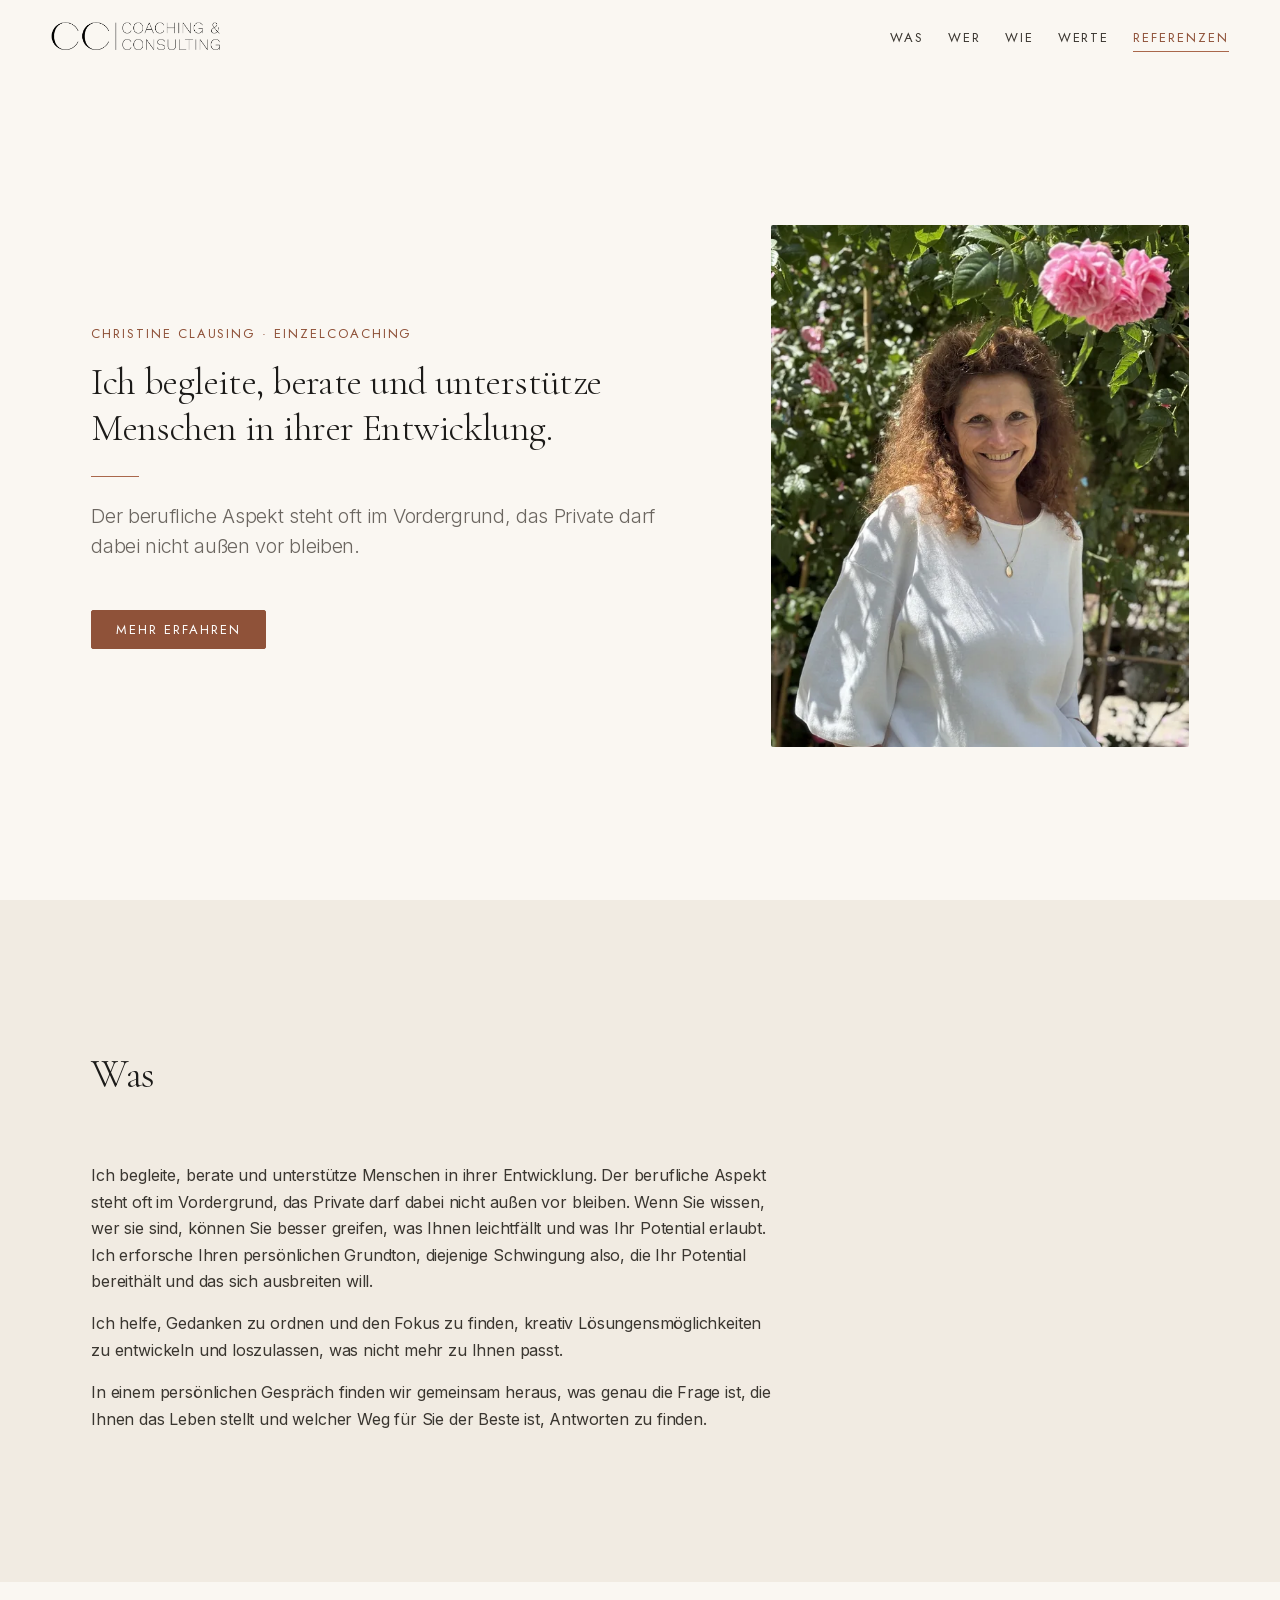
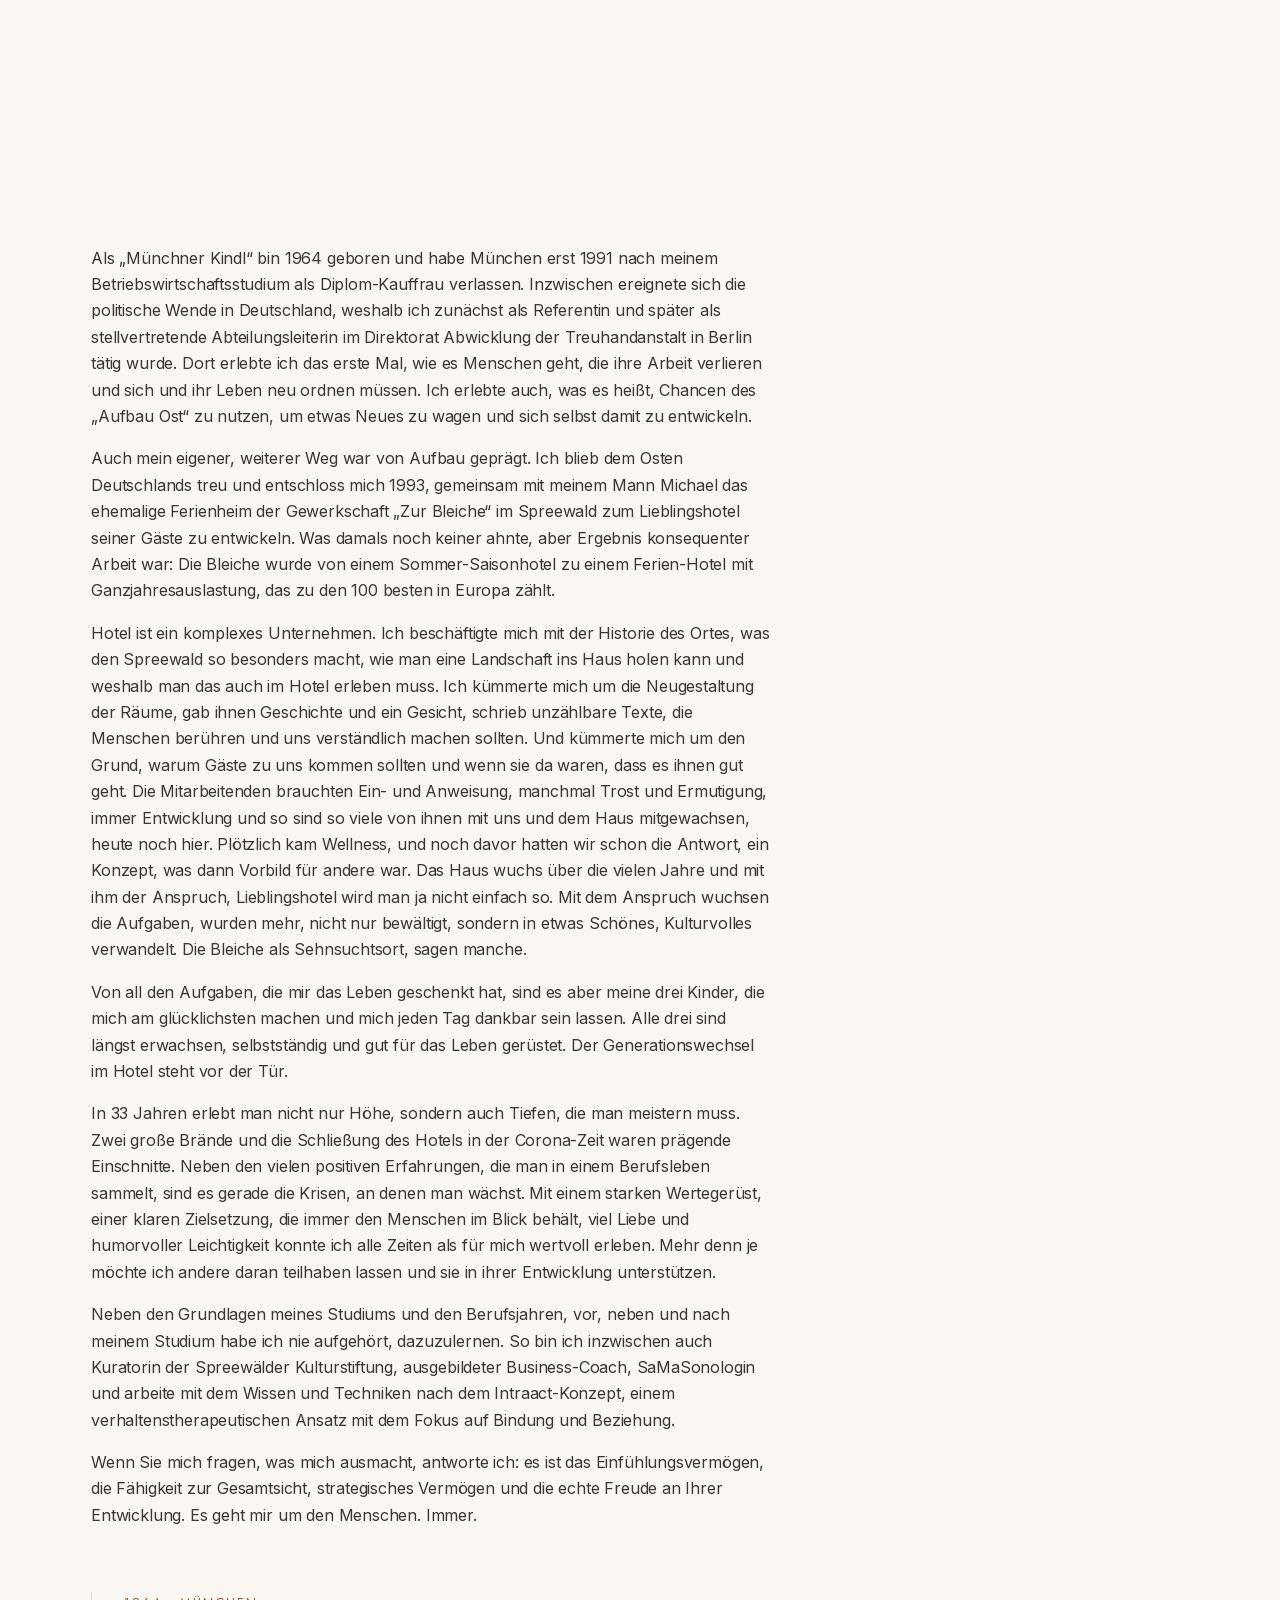
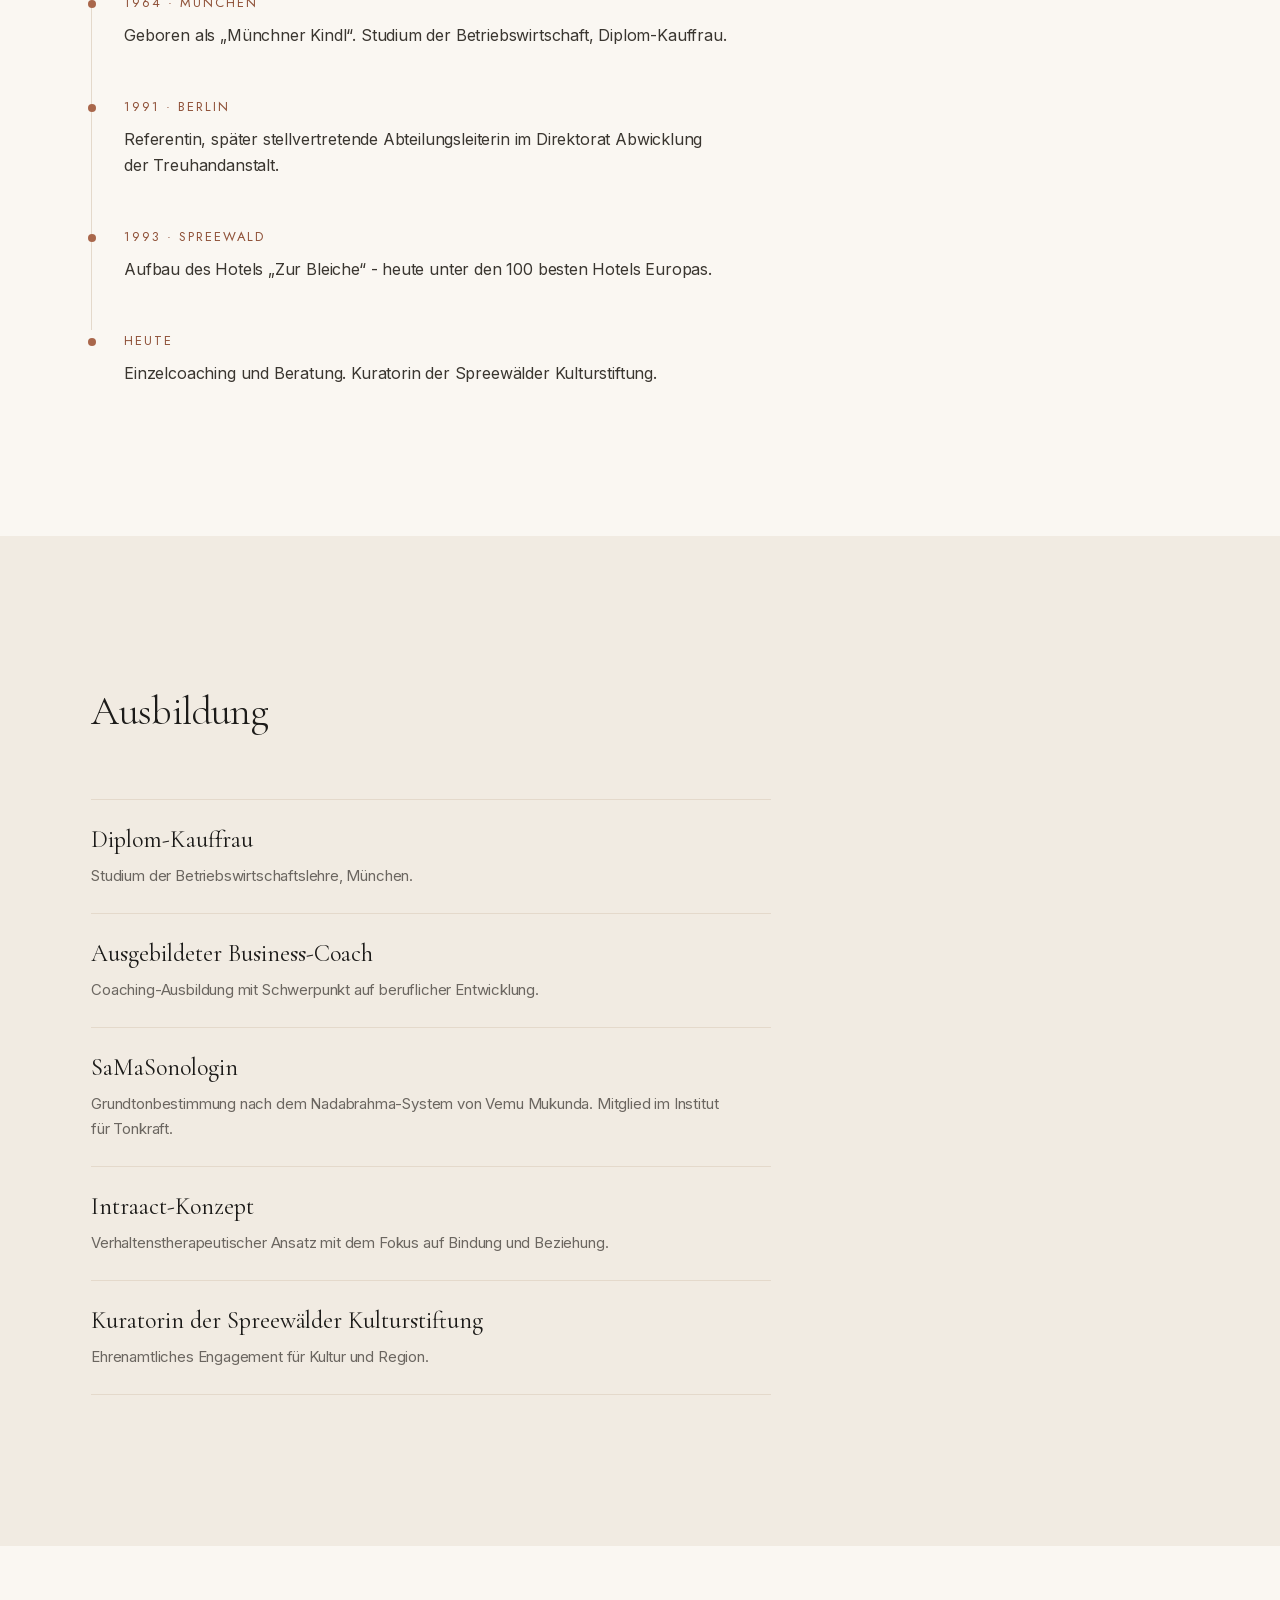
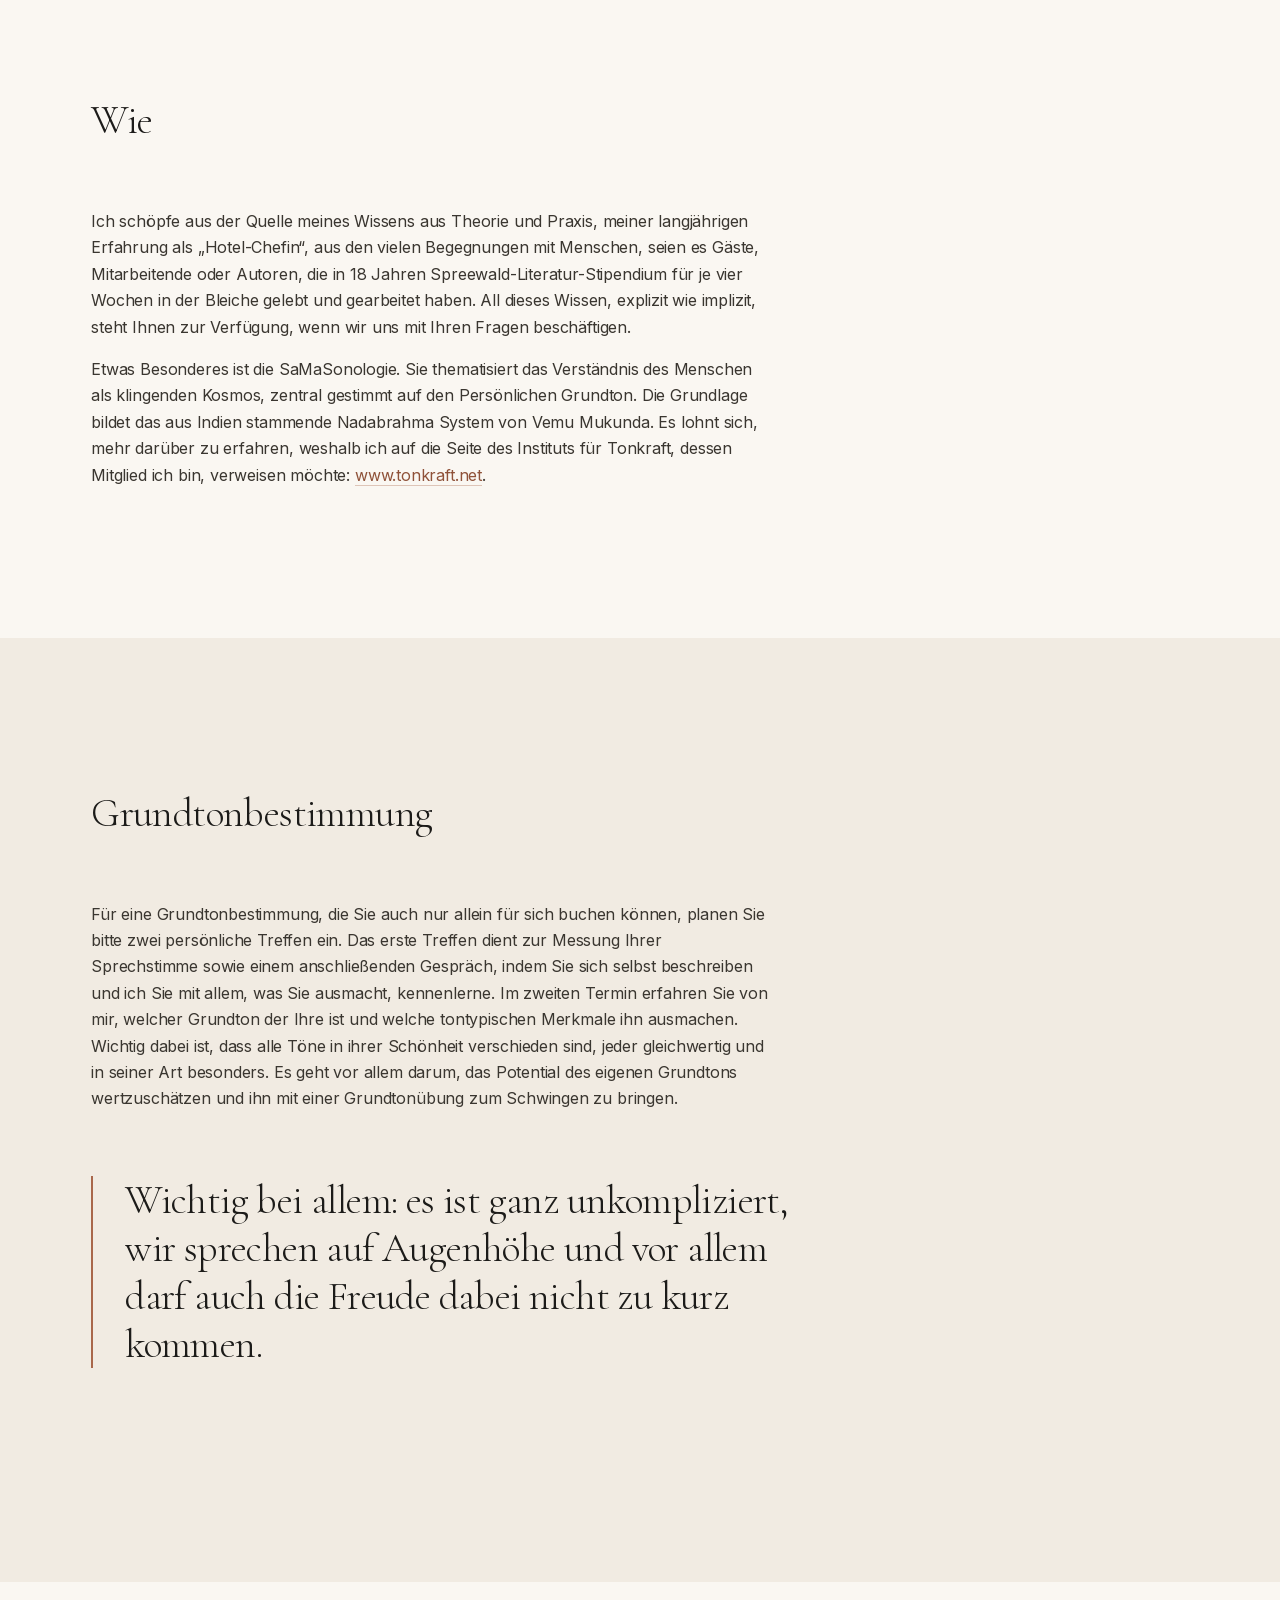
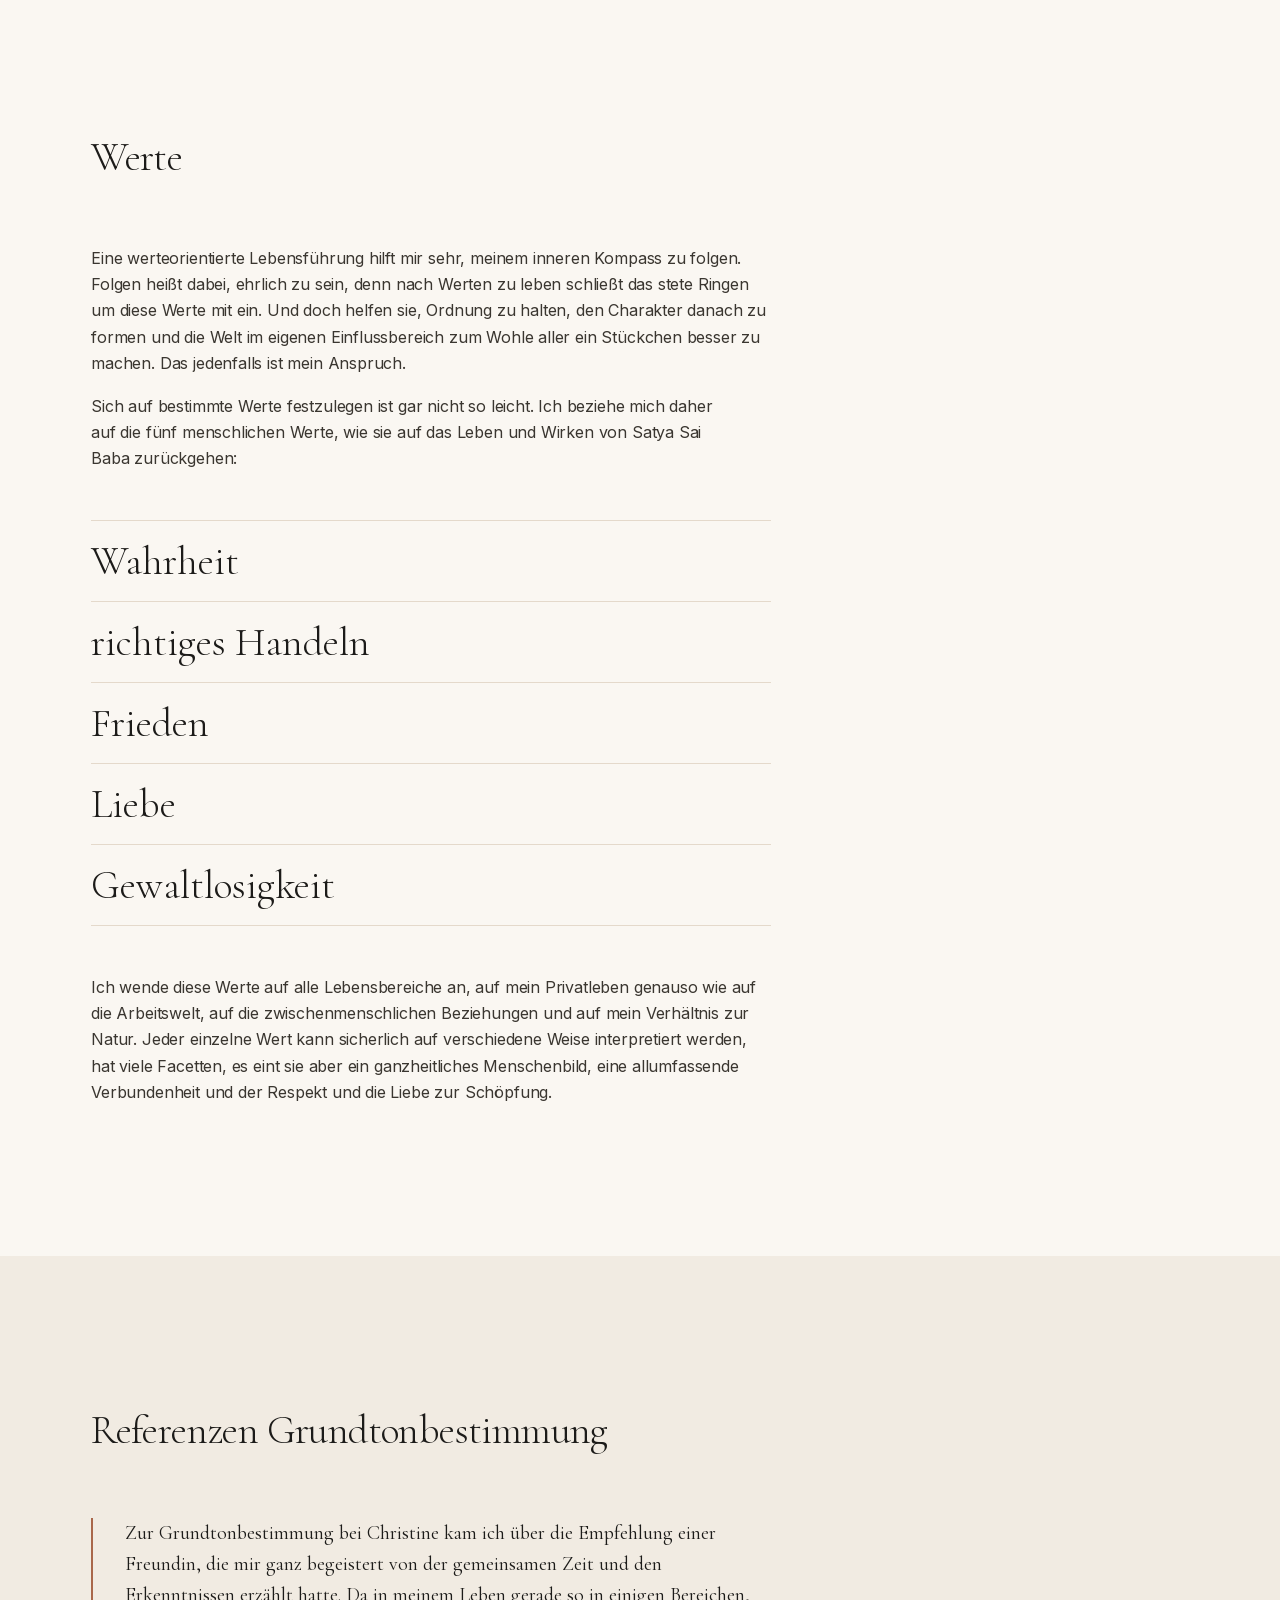
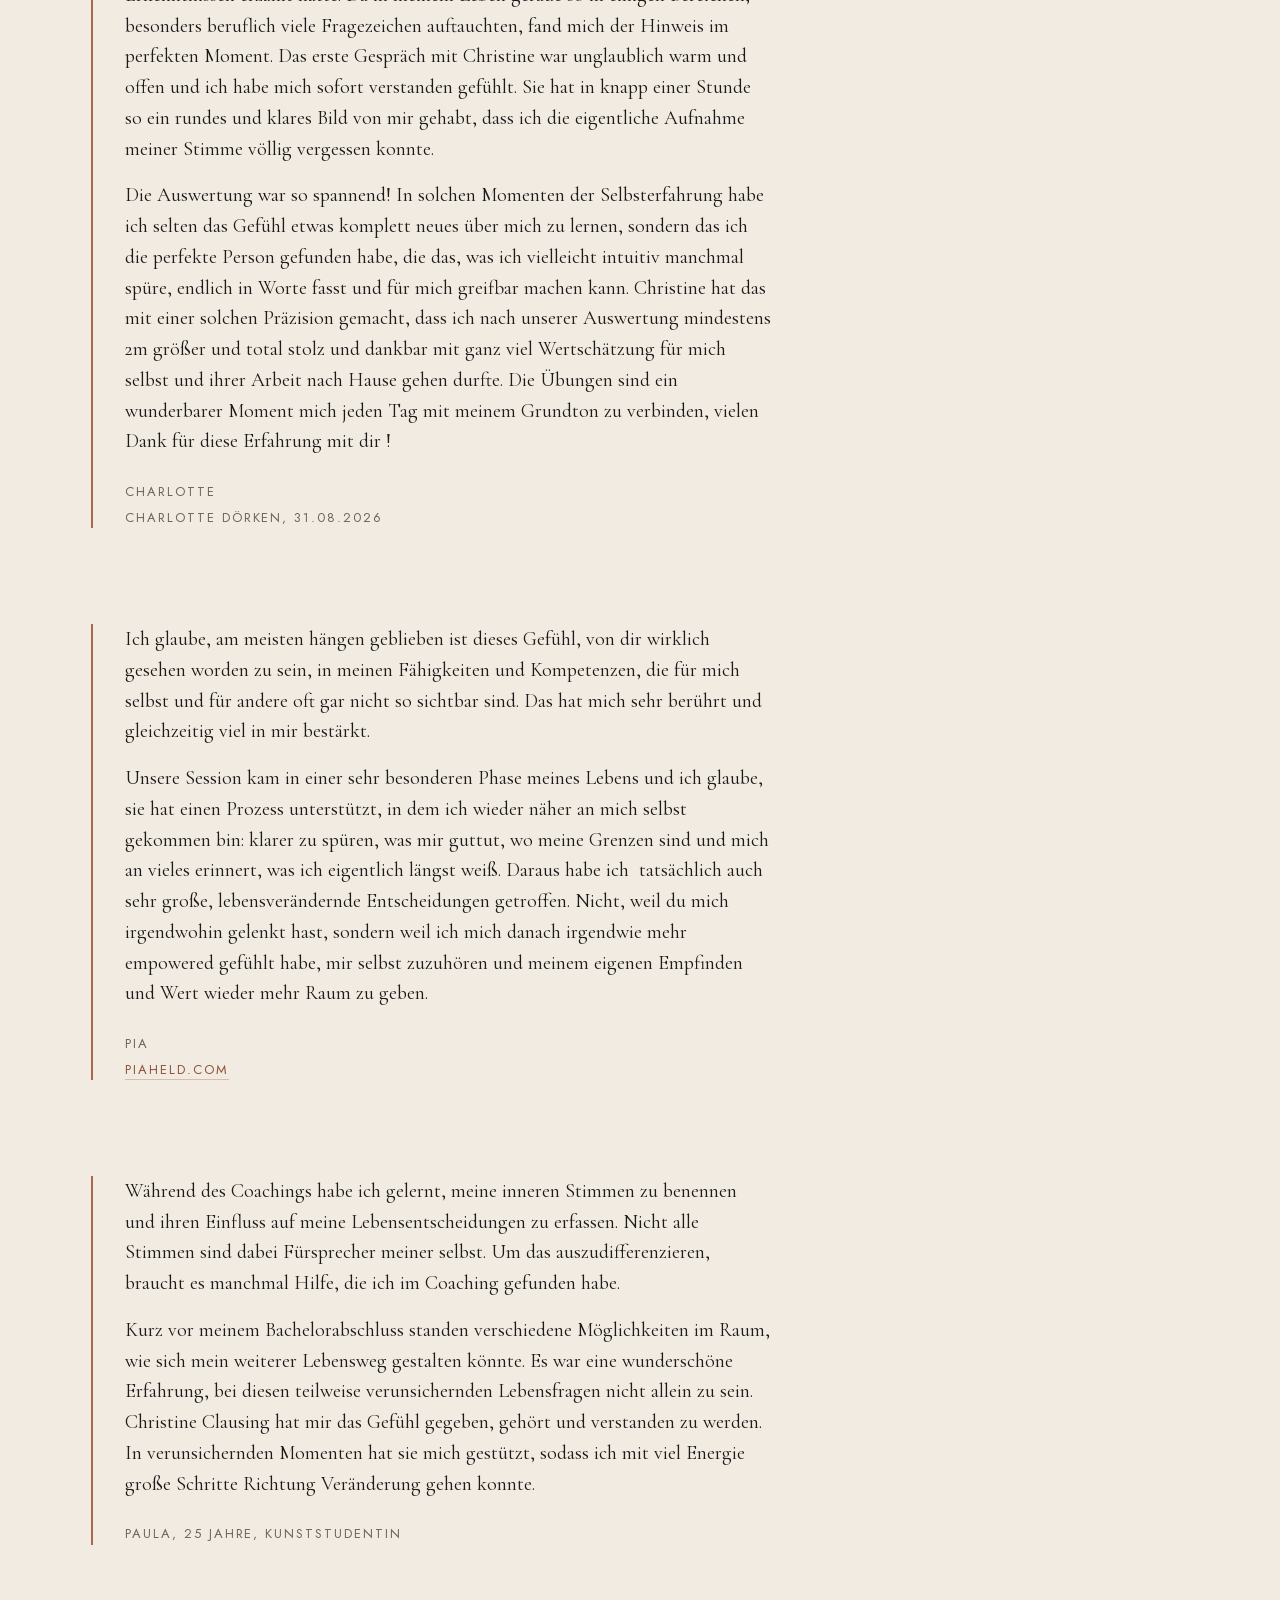
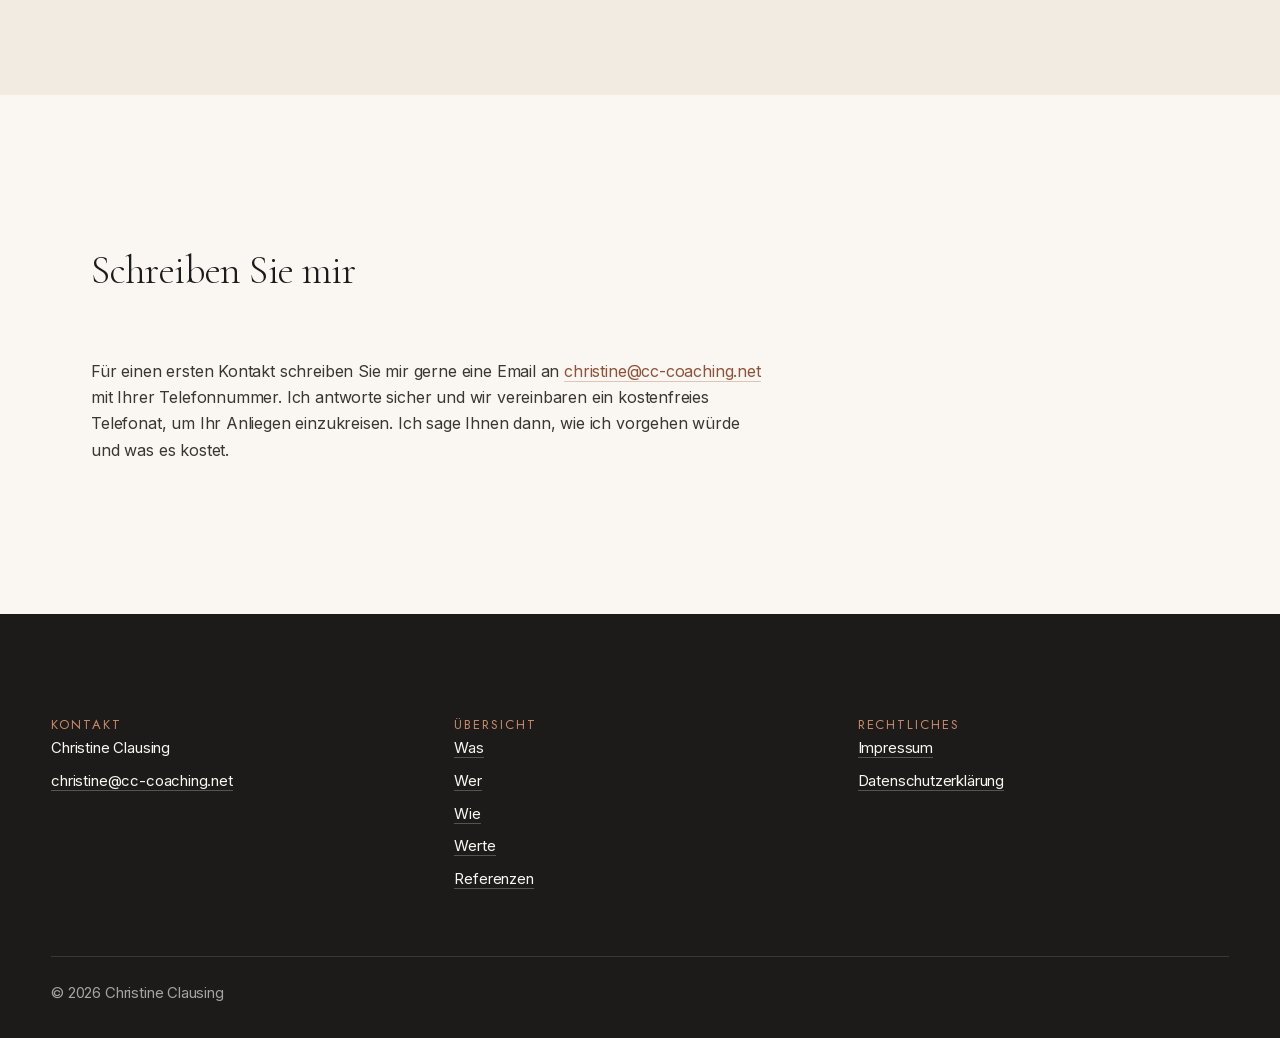
==== index.html @ 503282ba "Build the site and deploy it to IONOS Static one-pager, Impressum and Datenschutzerklaerung for CC C" ====
<!doctype html>
<html lang="de">
<head>
<meta charset="utf-8">
<meta name="viewport" content="width=device-width, initial-scale=1">
<title>Christine Clausing - Coaching &amp; Consulting</title>
<meta name="description" content="PLATZHALTER - Meta-Beschreibung muss von Christine Clausing formuliert werden.">
<meta name="robots" content="noindex">
<script>document.documentElement.classList.add('js');</script>
<link rel="icon" href="assets/img/favicon-32.png" sizes="32x32" type="image/png">
<link rel="icon" href="assets/img/favicon-256.png" sizes="256x256" type="image/png">
<link rel="apple-touch-icon" href="assets/img/apple-touch-icon.png">
<link rel="preload" href="assets/fonts/cormorant-garamond-300-normal-latin.woff2" as="font" type="font/woff2" crossorigin>
<link rel="preload" href="assets/fonts/inter-400-normal-latin.woff2" as="font" type="font/woff2" crossorigin>
<link rel="stylesheet" href="styles/fonts.css">
<link rel="stylesheet" href="styles/tokens.css">
<link rel="stylesheet" href="styles/base.css">
<link rel="stylesheet" href="styles/layout.css">
<link rel="stylesheet" href="styles/components.css">
<link rel="stylesheet" href="styles/sections.css">
</head>
<body>

<a class="skip-link" href="#main">Zum Inhalt springen</a>

<header class="site-header" data-header>
  <div class="container container--wide site-header__inner">
    <a class="logo" href="#top" aria-label="CC Coaching &amp; Consulting">
      <picture>
        <source srcset="assets/img/logo.webp" type="image/webp">
        <img src="assets/img/logo.png" alt="CC Coaching &amp; Consulting" width="308" height="51">
      </picture>
    </a>
    <button class="nav__toggle" type="button" data-nav-open aria-expanded="false" aria-controls="hauptnavigation" aria-label="Menü">
      <svg width="24" height="24" viewBox="0 0 24 24" fill="none" stroke="currentColor" stroke-width="1.25" aria-hidden="true"><path d="M3 6h18M3 12h18M3 18h18"/></svg>
    </button>
    <nav class="nav nav--overlay" id="hauptnavigation" data-nav aria-label="Hauptnavigation">
      <button class="nav__close" type="button" data-nav-close aria-label="Menü schließen">
        <svg width="24" height="24" viewBox="0 0 24 24" fill="none" stroke="currentColor" stroke-width="1.25" aria-hidden="true"><path d="M6 6l12 12M18 6L6 18"/></svg>
      </button>
      <ul class="nav__list">
        <li><a class="nav__link" data-nav-link href="#was">Was</a></li>
        <li><a class="nav__link" data-nav-link href="#wer">Wer</a></li>
        <li><a class="nav__link" data-nav-link href="#wie">Wie</a></li>
        <li><a class="nav__link" data-nav-link href="#werte">Werte</a></li>
        <li><a class="nav__link" data-nav-link href="#referenzen">Referenzen</a></li>
      </ul>
    </nav>
  </div>
</header>

<main id="main">

  <section class="hero" id="top">
    <div class="container">
      <div class="split hero__split">
        <div>
          <span class="eyebrow">Christine Clausing · Einzelcoaching</span>
          <h1 class="hero__claim">Ich begleite, berate und unterstütze Menschen in ihrer Entwicklung.</h1>
          <hr class="rule">
          <p class="lead">Der berufliche Aspekt steht oft im Vordergrund, das Private darf dabei nicht außen vor bleiben.</p>
          <div class="hero__actions">
            <a class="btn btn--primary" href="#was">Mehr erfahren</a>
          </div>
        </div>
        <figure class="portrait">
          <picture>
            <source type="image/webp" sizes="(min-width: 56rem) 42vw, 100vw"
                    srcset="assets/img/christine-600.webp 600w, assets/img/christine-1200.webp 1200w">
            <img src="assets/img/christine-1200.jpg" sizes="(min-width: 56rem) 42vw, 100vw"
                 srcset="assets/img/christine-600.jpg 600w, assets/img/christine-1200.jpg 1200w"
                 alt="Christine Clausing" width="1200" height="1600">
          </picture>
        </figure>
      </div>
    </div>
  </section>

  <section class="section section--alt" id="was">
    <div class="container">
      <div class="section-head" data-reveal>
        <h2>Was</h2>
      </div>
      <div class="prose" data-reveal>
        <p>Ich begleite, berate und unterstütze Menschen in ihrer Entwicklung. Der berufliche Aspekt steht oft im Vordergrund, das Private darf dabei nicht außen vor bleiben. Wenn Sie wissen, wer sie sind, können Sie besser greifen, was Ihnen leichtfällt und was Ihr Potential erlaubt. Ich erforsche Ihren persönlichen Grundton, diejenige Schwingung also, die Ihr Potential bereithält und das sich ausbreiten will.</p>
        <p>Ich helfe, Gedanken zu ordnen und den Fokus zu finden, kreativ Lösungensmöglichkeiten zu entwickeln und loszulassen, was nicht mehr zu Ihnen passt.</p>
        <p>In einem persönlichen Gespräch finden wir gemeinsam heraus, was genau die Frage ist, die Ihnen das Leben stellt und welcher Weg für Sie der Beste ist, Antworten zu finden.</p>
      </div>
    </div>
  </section>

  <section class="section" id="wer">
    <div class="container">
      <div class="section-head" data-reveal>
        <h2>Wer</h2>
      </div>
      <div class="prose" data-reveal>
        <p>Als „Münchner Kindl“ bin 1964 geboren und habe München erst 1991 nach meinem Betriebswirtschaftsstudium als Diplom-Kauffrau verlassen. Inzwischen ereignete sich die politische Wende in Deutschland, weshalb ich zunächst als Referentin und später als stellvertretende Abteilungsleiterin im Direktorat Abwicklung der Treuhandanstalt in Berlin tätig wurde. Dort erlebte ich das erste Mal, wie es Menschen geht, die ihre Arbeit verlieren und sich und ihr Leben neu ordnen müssen. Ich erlebte auch, was es heißt, Chancen des „Aufbau Ost“ zu nutzen, um etwas Neues zu wagen und sich selbst damit zu entwickeln.</p>
        <p>Auch mein eigener, weiterer Weg war von Aufbau geprägt. Ich blieb dem Osten Deutschlands treu und entschloss mich 1993, gemeinsam mit meinem Mann Michael das ehemalige Ferienheim der Gewerkschaft „Zur Bleiche“ im Spreewald zum Lieblingshotel seiner Gäste zu entwickeln. Was damals noch keiner ahnte, aber Ergebnis konsequenter Arbeit war: Die Bleiche wurde von einem Sommer-Saisonhotel zu einem Ferien-Hotel mit Ganzjahresauslastung, das zu den 100 besten in Europa zählt.</p>
        <p>Hotel ist ein komplexes Unternehmen. Ich beschäftigte mich mit der Historie des Ortes, was den Spreewald so besonders macht, wie man eine Landschaft ins Haus holen kann und weshalb man das auch im Hotel erleben muss. Ich kümmerte mich um die Neugestaltung der Räume, gab ihnen Geschichte und ein Gesicht, schrieb unzählbare Texte, die Menschen berühren und uns verständlich machen sollten. Und kümmerte mich um den Grund, warum Gäste zu uns kommen sollten und wenn sie da waren, dass es ihnen gut geht. Die Mitarbeitenden brauchten Ein- und Anweisung, manchmal Trost und Ermutigung, immer Entwicklung und so sind so viele von ihnen mit uns und dem Haus mitgewachsen, heute noch hier. Plötzlich kam Wellness, und noch davor hatten wir schon die Antwort, ein Konzept, was dann Vorbild für andere war. Das Haus wuchs über die vielen Jahre und mit ihm der Anspruch, Lieblingshotel wird man ja nicht einfach so. Mit dem Anspruch wuchsen die Aufgaben, wurden mehr, nicht nur bewältigt, sondern in etwas Schönes, Kulturvolles verwandelt. Die Bleiche als Sehnsuchtsort, sagen manche.</p>
        <p>Von all den Aufgaben, die mir das Leben geschenkt hat, sind es aber meine drei Kinder, die mich am glücklichsten machen und mich jeden Tag dankbar sein lassen. Alle drei sind längst erwachsen, selbstständig und gut für das Leben gerüstet. Der Generationswechsel im Hotel steht vor der Tür.</p>
        <p>In 33 Jahren erlebt man nicht nur Höhe, sondern auch Tiefen, die man meistern muss. Zwei große Brände und die Schließung des Hotels in der Corona-Zeit waren prägende Einschnitte. Neben den vielen positiven Erfahrungen, die man in einem Berufsleben sammelt, sind es gerade die Krisen, an denen man wächst. Mit einem starken Wertegerüst, einer klaren Zielsetzung, die immer den Menschen im Blick behält, viel Liebe und humorvoller Leichtigkeit konnte ich alle Zeiten als für mich wertvoll erleben. Mehr denn je möchte ich andere daran teilhaben lassen und sie in ihrer Entwicklung unterstützen.</p>
        <p>Neben den Grundlagen meines Studiums und den Berufsjahren, vor, neben und nach meinem Studium habe ich nie aufgehört, dazuzulernen. So bin ich inzwischen auch Kuratorin der Spreewälder Kulturstiftung, ausgebildeter Business-Coach, SaMaSonologin und arbeite mit dem Wissen und Techniken nach dem Intraact-Konzept, einem verhaltenstherapeutischen Ansatz mit dem Fokus auf Bindung und Beziehung.</p>
        <p>Wenn Sie mich fragen, was mich ausmacht, antworte ich: es ist das Einfühlungsvermögen, die Fähigkeit zur Gesamtsicht, strategisches Vermögen und die echte Freude an Ihrer Entwicklung. Es geht mir um den Menschen. Immer.</p>
      </div>
      <ol class="timeline" style="margin-top: var(--sp-8); max-width: var(--w-prose);" data-reveal>
        <li class="timeline__item">
          <span class="timeline__year">1964 · München</span>
          <p>Geboren als „Münchner Kindl“. Studium der Betriebswirtschaft, Diplom-Kauffrau.</p>
        </li>
        <li class="timeline__item">
          <span class="timeline__year">1991 · Berlin</span>
          <p>Referentin, später stellvertretende Abteilungsleiterin im Direktorat Abwicklung der Treuhandanstalt.</p>
        </li>
        <li class="timeline__item">
          <span class="timeline__year">1993 · Spreewald</span>
          <p>Aufbau des Hotels „Zur Bleiche“ - heute unter den 100 besten Hotels Europas.</p>
        </li>
        <li class="timeline__item">
          <span class="timeline__year">Heute</span>
          <p>Einzelcoaching und Beratung. Kuratorin der Spreewälder Kulturstiftung.</p>
        </li>
      </ol>
    </div>
  </section>

  <section class="section section--alt" id="qualifikationen">
    <div class="container">
      <div class="section-head" data-reveal>
        <h2>Ausbildung</h2>
      </div>
      <ul class="quals" style="max-width: var(--w-prose);" data-reveal>
        <li class="qual">
          <h3 class="qual__name">Diplom-Kauffrau</h3>
          <p class="qual__note">Studium der Betriebswirtschaftslehre, München.</p>
        </li>
        <li class="qual">
          <h3 class="qual__name">Ausgebildeter Business-Coach</h3>
          <p class="qual__note">Coaching-Ausbildung mit Schwerpunkt auf beruflicher Entwicklung.</p>
        </li>
        <li class="qual">
          <h3 class="qual__name">SaMaSonologin</h3>
          <p class="qual__note">Grundtonbestimmung nach dem Nadabrahma-System von Vemu Mukunda. Mitglied im Institut für Tonkraft.</p>
        </li>
        <li class="qual">
          <h3 class="qual__name">Intraact-Konzept</h3>
          <p class="qual__note">Verhaltenstherapeutischer Ansatz mit dem Fokus auf Bindung und Beziehung.</p>
        </li>
        <li class="qual">
          <h3 class="qual__name">Kuratorin der Spreewälder Kulturstiftung</h3>
          <p class="qual__note">Ehrenamtliches Engagement für Kultur und Region.</p>
        </li>
      </ul>
    </div>
  </section>

  <section class="section" id="wie">
    <div class="container">
      <div class="section-head" data-reveal>
        <h2>Wie</h2>
      </div>
      <div class="prose" data-reveal>
        <p>Ich schöpfe aus der Quelle meines Wissens aus Theorie und Praxis, meiner langjährigen Erfahrung als „Hotel-Chefin“, aus den vielen Begegnungen mit Menschen, seien es Gäste, Mitarbeitende oder Autoren, die in 18 Jahren Spreewald-Literatur-Stipendium für je vier Wochen in der Bleiche gelebt und gearbeitet haben. All dieses Wissen, explizit wie implizit, steht Ihnen zur Verfügung, wenn wir uns mit Ihren Fragen beschäftigen.</p>
        <p>Etwas Besonderes ist die SaMaSonologie. Sie thematisiert das Verständnis des Menschen als klingenden Kosmos, zentral gestimmt auf den Persönlichen Grundton. Die Grundlage bildet das aus Indien stammende Nadabrahma System von Vemu Mukunda. Es lohnt sich, mehr darüber zu erfahren, weshalb ich auf die Seite des Instituts für Tonkraft, dessen Mitglied ich bin, verweisen möchte: <a href="https://www.tonkraft.net" rel="noopener">www.tonkraft.net</a>.</p>
      </div>
    </div>
  </section>

  <section class="section section--alt" id="ablauf">
    <div class="container">
      <div class="section-head" data-reveal>
        <h2>Grundtonbestimmung</h2>
      </div>
      <div class="prose" data-reveal>
        <p>Für eine Grundtonbestimmung, die Sie auch nur allein für sich buchen können, planen Sie bitte zwei persönliche Treffen ein. Das erste Treffen dient zur Messung Ihrer Sprechstimme sowie einem anschließenden Gespräch, indem Sie sich selbst beschreiben und ich Sie mit allem, was Sie ausmacht, kennenlerne. Im zweiten Termin erfahren Sie von mir, welcher Grundton der Ihre ist und welche tontypischen Merkmale ihn ausmachen. Wichtig dabei ist, dass alle Töne in ihrer Schönheit verschieden sind, jeder gleichwertig und in seiner Art besonders. Es geht vor allem darum, das Potential des eigenen Grundtons wertzuschätzen und ihn mit einer Grundtonübung zum Schwingen zu bringen.</p>
      </div>
      <blockquote class="pullquote" data-reveal>Wichtig bei allem: es ist ganz unkompliziert, wir sprechen auf Augenhöhe und vor allem darf auch die Freude dabei nicht zu kurz kommen.</blockquote>
    </div>
  </section>

  <section class="section" id="werte">
    <div class="container">
      <div class="section-head" data-reveal>
        <h2>Werte</h2>
      </div>
      <div class="prose" data-reveal>
        <p>Eine werteorientierte Lebensführung hilft mir sehr, meinem inneren Kompass zu folgen. Folgen heißt dabei, ehrlich zu sein, denn nach Werten zu leben schließt das stete Ringen um diese Werte mit ein. Und doch helfen sie, Ordnung zu halten, den Charakter danach zu formen und die Welt im eigenen Einflussbereich zum Wohle aller ein Stückchen besser zu machen. Das jedenfalls ist mein Anspruch.</p>
        <p>Sich auf bestimmte Werte festzulegen ist gar nicht so leicht. Ich beziehe mich daher auf die fünf menschlichen Werte, wie sie auf das Leben und Wirken von Satya Sai Baba zurückgehen:</p>
      </div>
      <ul class="values" style="margin-top: var(--sp-7); max-width: var(--w-prose);" data-reveal>
        <li class="values__item">Wahrheit</li>
        <li class="values__item">richtiges Handeln</li>
        <li class="values__item">Frieden</li>
        <li class="values__item">Liebe</li>
        <li class="values__item">Gewaltlosigkeit</li>
      </ul>
      <div class="prose" data-reveal>
        <p>Ich wende diese Werte auf alle Lebensbereiche an, auf mein Privatleben genauso wie auf die Arbeitswelt, auf die zwischenmenschlichen Beziehungen und auf mein Verhältnis zur Natur. Jeder einzelne Wert kann sicherlich auf verschiedene Weise interpretiert werden, hat viele Facetten, es eint sie aber ein ganzheitliches Menschenbild, eine allumfassende Verbundenheit und der Respekt und die Liebe zur Schöpfung.</p>
      </div>
    </div>
  </section>

  <section class="section section--alt" id="referenzen">
    <div class="container">
      <div class="section-head" data-reveal>
        <h2>Referenzen Grundtonbestimmung</h2>
      </div>
      <div class="testimonials" style="max-width: var(--w-prose);">
        <blockquote class="quote" data-reveal>
          <p class="quote__text">Zur Grundtonbestimmung bei Christine kam ich über die Empfehlung einer Freundin, die mir ganz begeistert von der gemeinsamen Zeit und den Erkenntnissen erzählt hatte. Da in meinem Leben gerade so in einigen Bereichen, besonders beruflich viele Fragezeichen auftauchten, fand mich der Hinweis im perfekten Moment. Das erste Gespräch mit Christine war unglaublich warm und offen und ich habe mich sofort verstanden gefühlt. Sie hat in knapp einer Stunde so ein rundes und klares Bild von mir gehabt, dass ich die eigentliche Aufnahme meiner Stimme völlig vergessen konnte.</p>
          <p class="quote__text">Die Auswertung war so spannend! In solchen Momenten der Selbsterfahrung habe ich selten das Gefühl etwas komplett neues über mich zu lernen, sondern das ich die perfekte Person gefunden habe, die das, was ich vielleicht intuitiv manchmal spüre, endlich in Worte fasst und für mich greifbar machen kann. Christine hat das mit einer solchen Präzision gemacht, dass ich nach unserer Auswertung mindestens 2m größer und total stolz und dankbar mit ganz viel Wertschätzung für mich selbst und ihrer Arbeit nach Hause gehen durfte. Die Übungen sind ein wunderbarer Moment mich jeden Tag mit meinem Grundton zu verbinden, vielen Dank für diese Erfahrung mit dir !</p>
          <cite class="testimonial__meta"><span>Charlotte</span><span>Charlotte Dörken, 31.08.2026</span></cite>
        </blockquote>
        <blockquote class="quote" data-reveal>
          <p class="quote__text">Ich glaube, am meisten hängen geblieben ist dieses Gefühl, von dir wirklich gesehen worden zu sein, in meinen Fähigkeiten und Kompetenzen, die für mich selbst und für andere oft gar nicht so sichtbar sind. Das hat mich sehr berührt und gleichzeitig viel in mir bestärkt.</p>
          <p class="quote__text">Unsere Session kam in einer sehr besonderen Phase meines Lebens und ich glaube, sie hat einen Prozess unterstützt, in dem ich wieder näher an mich selbst gekommen bin: klarer zu spüren, was mir guttut, wo meine Grenzen sind und mich an vieles erinnert, was ich eigentlich längst weiß. Daraus habe ich  tatsächlich auch sehr große, lebensverändernde Entscheidungen getroffen. Nicht, weil du mich irgendwohin gelenkt hast, sondern weil ich mich danach irgendwie mehr empowered gefühlt habe, mir selbst zuzuhören und meinem eigenen Empfinden und Wert wieder mehr Raum zu geben.</p>
          <cite class="testimonial__meta">
            <span>Pia</span>
            <span><a href="https://piaheld.com" rel="noopener">piaheld.com</a></span>
          </cite>
        </blockquote>
        <blockquote class="quote" data-reveal>
          <p class="quote__text">Während des Coachings habe ich gelernt, meine inneren Stimmen zu benennen und ihren Einfluss auf meine Lebensentscheidungen zu erfassen. Nicht alle Stimmen sind dabei Fürsprecher meiner selbst. Um das auszudifferenzieren, braucht es manchmal Hilfe, die ich im Coaching gefunden habe.</p>
          <p class="quote__text"> Kurz vor meinem Bachelorabschluss standen verschiedene Möglichkeiten im Raum, wie sich mein weiterer Lebensweg gestalten könnte. Es war eine wunderschöne Erfahrung, bei diesen teilweise verunsichernden Lebensfragen nicht allein zu sein.  Christine Clausing hat mir das Gefühl gegeben, gehört und verstanden zu werden. In verunsichernden Momenten hat sie mich gestützt, sodass ich mit viel Energie große Schritte Richtung Veränderung gehen konnte.</p>
          <cite class="testimonial__meta"><span>Paula, 25 Jahre, Kunststudentin</span></cite>
        </blockquote>
      </div>
    </div>
  </section>

  <section class="section" id="kontakt">
    <div class="container">
      <div class="section-head" data-reveal>
        <h2>Schreiben Sie mir</h2>
      </div>
      <div class="prose" data-reveal>
        <p>Für einen ersten Kontakt schreiben Sie mir gerne eine Email an <a href="mailto:christine@cc-coaching.net">christine@cc-coaching.net</a> mit Ihrer Telefonnummer. Ich antworte sicher und wir vereinbaren ein kostenfreies Telefonat, um Ihr Anliegen einzukreisen. Ich sage Ihnen dann, wie ich vorgehen würde und was es kostet.</p>
      </div>
    </div>
  </section>

</main>

<footer class="site-footer">
  <div class="container container--wide">
    <div class="grid grid--3">
      <div>
        <span class="site-footer__title">Kontakt</span>
        <ul class="site-footer__list stack stack--sm">
          <li>Christine Clausing</li>
          <li><a href="mailto:christine@cc-coaching.net">christine@cc-coaching.net</a></li>
        </ul>
      </div>
      <div>
        <span class="site-footer__title">Übersicht</span>
        <ul class="site-footer__list stack stack--sm">
          <li><a href="#was">Was</a></li>
          <li><a href="#wer">Wer</a></li>
          <li><a href="#wie">Wie</a></li>
          <li><a href="#werte">Werte</a></li>
          <li><a href="#referenzen">Referenzen</a></li>
        </ul>
      </div>
      <div>
        <span class="site-footer__title">Rechtliches</span>
        <ul class="site-footer__list stack stack--sm">
          <li><a href="impressum.html">Impressum</a></li>
          <li><a href="datenschutz.html">Datenschutzerklärung</a></li>
        </ul>
      </div>
    </div>
    <div class="site-footer__bottom">
      <span>© 2026 Christine Clausing</span>
    </div>
  </div>
</footer>

<script src="scripts/main.js" defer></script>
</body>
</html>
---- styles/fonts.css ----
/* ============================================================
   FONTS - self-hosted

   Loaded from assets/fonts/, never from fonts.googleapis.com.
   Embedding Google Fonts remotely transmits the visitor's IP to a
   US server without consent, which German courts have treated as a
   DSGVO violation (LG Muenchen I, 20.01.2022, 3 O 17493/20).

   Subsets: latin + latin-ext only.
   ============================================================ */

/* Cormorant Garamond 300 normal - latin-ext */
@font-face {
  font-family: 'Cormorant Garamond';
  font-style: normal;
  font-weight: 300;
  font-display: swap;
  src: url('../assets/fonts/cormorant-garamond-300-normal-latin-ext.woff2') format('woff2');
  unicode-range: U+0100-02BA, U+02BD-02C5, U+02C7-02CC, U+02CE-02D7, U+02DD-02FF, U+0304, U+0308, U+0329, U+1D00-1DBF, U+1E00-1E9F, U+1EF2-1EFF, U+2020, U+20A0-20AB, U+20AD-20C0, U+2113, U+2C60-2C7F, U+A720-A7FF;
}

/* Cormorant Garamond 300 normal - latin */
@font-face {
  font-family: 'Cormorant Garamond';
  font-style: normal;
  font-weight: 300;
  font-display: swap;
  src: url('../assets/fonts/cormorant-garamond-300-normal-latin.woff2') format('woff2');
  unicode-range: U+0000-00FF, U+0131, U+0152-0153, U+02BB-02BC, U+02C6, U+02DA, U+02DC, U+0304, U+0308, U+0329, U+2000-206F, U+20AC, U+2122, U+2191, U+2193, U+2212, U+2215, U+FEFF, U+FFFD;
}

/* Cormorant Garamond 400 normal - latin-ext */
@font-face {
  font-family: 'Cormorant Garamond';
  font-style: normal;
  font-weight: 400;
  font-display: swap;
  src: url('../assets/fonts/cormorant-garamond-400-normal-latin-ext.woff2') format('woff2');
  unicode-range: U+0100-02BA, U+02BD-02C5, U+02C7-02CC, U+02CE-02D7, U+02DD-02FF, U+0304, U+0308, U+0329, U+1D00-1DBF, U+1E00-1E9F, U+1EF2-1EFF, U+2020, U+20A0-20AB, U+20AD-20C0, U+2113, U+2C60-2C7F, U+A720-A7FF;
}

/* Cormorant Garamond 400 normal - latin */
@font-face {
  font-family: 'Cormorant Garamond';
  font-style: normal;
  font-weight: 400;
  font-display: swap;
  src: url('../assets/fonts/cormorant-garamond-400-normal-latin.woff2') format('woff2');
  unicode-range: U+0000-00FF, U+0131, U+0152-0153, U+02BB-02BC, U+02C6, U+02DA, U+02DC, U+0304, U+0308, U+0329, U+2000-206F, U+20AC, U+2122, U+2191, U+2193, U+2212, U+2215, U+FEFF, U+FFFD;
}

/* Inter 400 italic - latin-ext */
@font-face {
  font-family: 'Inter';
  font-style: italic;
  font-weight: 400;
  font-display: swap;
  src: url('../assets/fonts/inter-400-italic-latin-ext.woff2') format('woff2');
  unicode-range: U+0100-02BA, U+02BD-02C5, U+02C7-02CC, U+02CE-02D7, U+02DD-02FF, U+0304, U+0308, U+0329, U+1D00-1DBF, U+1E00-1E9F, U+1EF2-1EFF, U+2020, U+20A0-20AB, U+20AD-20C0, U+2113, U+2C60-2C7F, U+A720-A7FF;
}

/* Inter 400 italic - latin */
@font-face {
  font-family: 'Inter';
  font-style: italic;
  font-weight: 400;
  font-display: swap;
  src: url('../assets/fonts/inter-400-italic-latin.woff2') format('woff2');
  unicode-range: U+0000-00FF, U+0131, U+0152-0153, U+02BB-02BC, U+02C6, U+02DA, U+02DC, U+0304, U+0308, U+0329, U+2000-206F, U+20AC, U+2122, U+2191, U+2193, U+2212, U+2215, U+FEFF, U+FFFD;
}

/* Inter 300 normal - latin-ext */
@font-face {
  font-family: 'Inter';
  font-style: normal;
  font-weight: 300;
  font-display: swap;
  src: url('../assets/fonts/inter-300-normal-latin-ext.woff2') format('woff2');
  unicode-range: U+0100-02BA, U+02BD-02C5, U+02C7-02CC, U+02CE-02D7, U+02DD-02FF, U+0304, U+0308, U+0329, U+1D00-1DBF, U+1E00-1E9F, U+1EF2-1EFF, U+2020, U+20A0-20AB, U+20AD-20C0, U+2113, U+2C60-2C7F, U+A720-A7FF;
}

/* Inter 300 normal - latin */
@font-face {
  font-family: 'Inter';
  font-style: normal;
  font-weight: 300;
  font-display: swap;
  src: url('../assets/fonts/inter-300-normal-latin.woff2') format('woff2');
  unicode-range: U+0000-00FF, U+0131, U+0152-0153, U+02BB-02BC, U+02C6, U+02DA, U+02DC, U+0304, U+0308, U+0329, U+2000-206F, U+20AC, U+2122, U+2191, U+2193, U+2212, U+2215, U+FEFF, U+FFFD;
}

/* Inter 400 normal - latin-ext */
@font-face {
  font-family: 'Inter';
  font-style: normal;
  font-weight: 400;
  font-display: swap;
  src: url('../assets/fonts/inter-400-normal-latin-ext.woff2') format('woff2');
  unicode-range: U+0100-02BA, U+02BD-02C5, U+02C7-02CC, U+02CE-02D7, U+02DD-02FF, U+0304, U+0308, U+0329, U+1D00-1DBF, U+1E00-1E9F, U+1EF2-1EFF, U+2020, U+20A0-20AB, U+20AD-20C0, U+2113, U+2C60-2C7F, U+A720-A7FF;
}

/* Inter 400 normal - latin */
@font-face {
  font-family: 'Inter';
  font-style: normal;
  font-weight: 400;
  font-display: swap;
  src: url('../assets/fonts/inter-400-normal-latin.woff2') format('woff2');
  unicode-range: U+0000-00FF, U+0131, U+0152-0153, U+02BB-02BC, U+02C6, U+02DA, U+02DC, U+0304, U+0308, U+0329, U+2000-206F, U+20AC, U+2122, U+2191, U+2193, U+2212, U+2215, U+FEFF, U+FFFD;
}

/* Inter 600 normal - latin-ext */
@font-face {
  font-family: 'Inter';
  font-style: normal;
  font-weight: 600;
  font-display: swap;
  src: url('../assets/fonts/inter-600-normal-latin-ext.woff2') format('woff2');
  unicode-range: U+0100-02BA, U+02BD-02C5, U+02C7-02CC, U+02CE-02D7, U+02DD-02FF, U+0304, U+0308, U+0329, U+1D00-1DBF, U+1E00-1E9F, U+1EF2-1EFF, U+2020, U+20A0-20AB, U+20AD-20C0, U+2113, U+2C60-2C7F, U+A720-A7FF;
}

/* Inter 600 normal - latin */
@font-face {
  font-family: 'Inter';
  font-style: normal;
  font-weight: 600;
  font-display: swap;
  src: url('../assets/fonts/inter-600-normal-latin.woff2') format('woff2');
  unicode-range: U+0000-00FF, U+0131, U+0152-0153, U+02BB-02BC, U+02C6, U+02DA, U+02DC, U+0304, U+0308, U+0329, U+2000-206F, U+20AC, U+2122, U+2191, U+2193, U+2212, U+2215, U+FEFF, U+FFFD;
}

/* Jost 400 normal - latin-ext */
@font-face {
  font-family: 'Jost';
  font-style: normal;
  font-weight: 400;
  font-display: swap;
  src: url('../assets/fonts/jost-400-normal-latin-ext.woff2') format('woff2');
  unicode-range: U+0100-02BA, U+02BD-02C5, U+02C7-02CC, U+02CE-02D7, U+02DD-02FF, U+0304, U+0308, U+0329, U+1D00-1DBF, U+1E00-1E9F, U+1EF2-1EFF, U+2020, U+20A0-20AB, U+20AD-20C0, U+2113, U+2C60-2C7F, U+A720-A7FF;
}

/* Jost 400 normal - latin */
@font-face {
  font-family: 'Jost';
  font-style: normal;
  font-weight: 400;
  font-display: swap;
  src: url('../assets/fonts/jost-400-normal-latin.woff2') format('woff2');
  unicode-range: U+0000-00FF, U+0131, U+0152-0153, U+02BB-02BC, U+02C6, U+02DA, U+02DC, U+0304, U+0308, U+0329, U+2000-206F, U+20AC, U+2122, U+2191, U+2193, U+2212, U+2215, U+FEFF, U+FFFD;
}
---- styles/tokens.css ----
/* ============================================================
   TOKENS - the single source of truth
   CC Coaching & Consulting

   THE RULE OF THIS FRAMEWORK
   This is the only file permitted to contain a literal colour,
   font size, spacing value, duration or easing curve. Every other
   stylesheet consumes these via var(--…).

   Need a value that isn't here? Add a token. That friction is
   deliberate - it forces each new design decision to be conscious
   and keeps the system from drifting.
   ============================================================ */

:root {

  /* --------------------------------------------------------
     1. COLOUR - palette "Warm Sand & Ink"
     -------------------------------------------------------- */

  --c-sand:        #FAF7F2;   /* page background */
  --c-shell:       #F1EBE2;   /* alternating section bands */
  --c-ink:         #1C1B19;   /* headings, display type, footer ground */
  --c-ink-soft:    #3A3630;   /* running body copy - see two-ink rule */
  --c-stone:       #6B6660;   /* secondary text, captions, meta */
  --c-clay:        #A9674B;   /* decorative accent only - see note */
  --c-clay-deep:   #8F5239;   /* text-safe accent, button fills */
  --c-line:        #E4D9CB;   /* hairline borders */
  --c-clay-light:  #C98A6B;   /* accent for use ON --c-ink only (footer,
                                mobile nav overlay). Fails on light
                                backgrounds - never use it on sand. */
  --c-white:       #FFFFFF;

  /* Channel forms, for alpha variations only. */
  --c-ink-rgb:     28 27 25;
  --c-clay-rgb:    169 103 75;
  --c-white-rgb:   255 255 255;

  --c-clay-wash:   rgb(var(--c-clay-rgb) / .07);   /* hover backgrounds */
  --c-overlay:     rgb(var(--c-ink-rgb) / .97);    /* mobile nav */

  /* CONTRAST RULE - measured against --c-sand
     --c-ink        16.1:1  AAA
     --c-ink-soft   11.2:1  AAA
     --c-stone       5.3:1  AA
     --c-clay        4.2:1  FAILS AA for body text
     --c-clay-deep   5.7:1  AA
     white on --c-clay       4.4:1  FAILS AA for body text
     white on --c-clay-deep  6.1:1  AA

     On --c-shell (alternating bands):
     --c-ink         14.5:1  AAA
     --c-ink-soft    10.1:1  AAA
     --c-stone        4.8:1  AA
     --c-clay-deep    5.2:1  AA

     On --c-ink (the footer and the mobile nav overlay):
     --c-clay        3.9:1  FAILS AA for body text
     --c-clay-light  6.0:1  AA

     Therefore: --c-clay is for rules, borders, washes and
     display-size accents. Anything carrying text at body size,
     and every filled button, uses --c-clay-deep.

     TWO INK LEVELS - Inter 400 is a sturdy grotesque with a large
     x-height. Set in full --c-ink next to Cormorant Light it
     out-weighs the display type and flattens the hierarchy. So
     headings and display type carry --c-ink, and running body copy
     carries --c-ink-soft. Both are AAA; the difference is purely
     about letting Cormorant lead.

     NON-TEXT CONTRAST (WCAG 1.4.11) - --c-line is only 1.3:1 on
     sand. That is fine for decorative dividers and card edges,
     which the rule exempts, but NOT for the visible boundary of
     an interactive control, which needs 3:1. Controls therefore
     use --border-strong (--c-clay, 4.2:1). If this site ever
     gains a form, its inputs use --border-strong too. */

  /* Semantic aliases - prefer these in component CSS. */
  --bg:            var(--c-sand);
  --bg-alt:        var(--c-shell);
  --text:          var(--c-ink-soft);   /* body copy */
  --text-strong:   var(--c-ink);        /* headings and display type */
  --text-muted:    var(--c-stone);
  --accent:        var(--c-clay-deep);
  --accent-soft:   var(--c-clay);
  --border:        var(--c-line);        /* decorative hairlines only */
  --border-strong: var(--c-clay);        /* boundaries of interactive controls */
  --accent-on-dark: var(--c-clay-light);
  --bg-dark:       var(--c-ink);         /* footer ground - the on-dark
                                            contrast figures are measured
                                            against this, not --c-ink-soft */

  /* Derived surfaces. Alpha blends belong here, not in components. */
  --underline:           rgb(var(--c-clay-rgb) / .35);   /* link underline */
  --underline-on-dark:   rgb(var(--c-white-rgb) / .25);
  --border-on-dark:      rgb(var(--c-white-rgb) / .12);
  --text-muted-on-dark:  rgb(var(--c-white-rgb) / .60);  /* 6.9:1 on ink - AA */


  /* --------------------------------------------------------
     2. TYPE
     -------------------------------------------------------- */

  --ff-display: 'Cormorant Garamond', Georgia, 'Times New Roman', serif;
  --ff-body:    'Inter', -apple-system, BlinkMacSystemFont, 'Segoe UI',
                Roboto, Helvetica, Arial, sans-serif;
  --ff-micro:   'Jost', 'Futura', 'Century Gothic', var(--ff-body);
  --ff-mono:    ui-monospace, SFMono-Regular, 'SF Mono', Menlo, monospace;

  --fw-light:     300;
  --fw-regular:   400;
  --fw-medium:    500;
  --fw-semibold:  600;

  --fs-display: clamp(2.75rem,  1.60rem + 5.2vw, 5.50rem);
  --fs-h1:      clamp(2.25rem,  1.50rem + 3.2vw, 3.75rem);
  --fs-h2:      clamp(1.75rem,  1.30rem + 1.9vw, 2.50rem);
  --fs-hero:    clamp(1.625rem, 1.25rem + 1.6vw, 2.375rem);  /* 26 -> 38px.
                   The hero claim is a full sentence from Was.docx, so it
                   needs a smaller size than a short slogan would. */
  --fs-h3:      clamp(1.25rem,  1.10rem + 0.7vw, 1.50rem);
  --fs-lead:    clamp(1.0625rem, 1.00rem + 0.3vw, 1.25rem);
  --fs-quote:   clamp(1.0625rem, 1.00rem + 0.3vw, 1.25rem);  /* testimonials */
  --fs-body:    1rem;        /* 16px */
  --fs-small:   0.9375rem;   /* 15px */
  --fs-micro:   0.8125rem;   /* 13px - Jost caps only */

  --lh-display: 1.08;
  --lh-h1:      1.12;
  --lh-h2:      1.20;
  --lh-h3:      1.35;
  --lh-lead:    1.55;
  --lh-quote:   1.55;
  --lh-body:    1.65;

  --tr-display: -0.015em;   /* Cormorant needs a touch of negative at size */
  --tr-normal:   0;
  --tr-body:    -0.011em;   /* Inter is drawn for optical tracking; without
                               it, it reads like a default UI font */
  --tr-lead:    -0.016em;   /* larger optical size wants more */
  --tr-micro:    0.15em;    /* the logo's wordmark tracking - brand rule */


  /* --------------------------------------------------------
     3. SPACE
     -------------------------------------------------------- */

  --sp-1:  0.25rem;   /*  4 */
  --sp-2:  0.5rem;    /*  8 */
  --sp-3:  0.75rem;   /* 12 */
  --sp-4:  1rem;      /* 16 */
  --sp-5:  1.5rem;    /* 24 */
  --sp-6:  2rem;      /* 32 */
  --sp-7:  3rem;      /* 48 */
  --sp-8:  4rem;      /* 64 */
  --sp-9:  6rem;      /* 96 */
  --sp-10: 8rem;      /* 128 */
  --sp-11: 10rem;     /* 160 */

  --section-y: clamp(5rem, 3rem + 8vw, 10rem);
  --gutter:    clamp(1.25rem, 4vw, 4rem);


  /* --------------------------------------------------------
     4. MEASURE
     -------------------------------------------------------- */

  --w-content: 1200px;   /* standard container */
  --w-wide:    1440px;   /* full-bleed-ish container */
  --w-prose:   68ch;     /* body copy - German compounds need the room */
  --w-lead:    60ch;     /* intro paragraphs */
  --w-display: 44rem;    /* pull quotes. Deliberately rem, not ch: ch is
                            relative to font-size, so a ch measure on
                            display type balloons to an accidental width. */

  --header-h:  4.5rem;
  --hero-min-h: calc(100svh - var(--header-h));   /* the hero fills the first
                            screen, so the next band never shows beneath it.
                            svh, not vh: mobile browser bars must not push
                            it taller than what is actually visible. */
  --logo-h:    1.75rem;   /* capped for the interim raster logo (308x51).
                            Once assets/logo.svg lands this can grow freely. */


  /* --------------------------------------------------------
     5. SHAPE & ELEVATION

     Elevation is expressed as hairlines, not shadows. The sticky
     header is the single exception.
     -------------------------------------------------------- */

  --radius:      2px;
  --border-hair: 1px solid var(--c-line);

  --shadow-header: 0 1px 0 var(--c-line),
                   0 8px 24px rgb(var(--c-ink-rgb) / .04);


  /* --------------------------------------------------------
     6. MOTION

     One primitive only: fade + rise on scroll-in. No parallax,
     no carousels, no autoplay. All of it is disabled under
     prefers-reduced-motion (see base.css).
     -------------------------------------------------------- */

  --ease:        cubic-bezier(0.22, 1, 0.36, 1);
  --dur-micro:   200ms;
  --dur-reveal:  400ms;
  --dur-slow:    700ms;
  --reveal-rise: 12px;
  --reveal-stagger: 60ms;


  /* --------------------------------------------------------
     7. LAYERS
     -------------------------------------------------------- */

  --z-header:  100;
  --z-overlay: 200;
  --z-skip:    300;
}
---- styles/base.css ----
/* ============================================================
   BASE - reset and element defaults
   Consumes tokens only. No literal values.
   ============================================================ */

/* ---- Reset ---- */

*,
*::before,
*::after { box-sizing: border-box; }

* { margin: 0; }

html {
  -webkit-text-size-adjust: 100%;
  scroll-behavior: smooth;
  /* Anchor targets must clear the sticky header. */
  scroll-padding-top: calc(var(--header-h) + var(--sp-5));
}

body {
  background: var(--bg);
  color: var(--text);
  font-family: var(--ff-body);
  font-size: var(--fs-body);
  line-height: var(--lh-body);
  letter-spacing: var(--tr-body);
  font-weight: var(--fw-regular);
  -webkit-font-smoothing: antialiased;
  -moz-osx-font-smoothing: grayscale;
  text-rendering: optimizeLegibility;
  min-height: 100svh;
}

img,
picture,
svg,
video {
  display: block;
  max-width: 100%;
  height: auto;
}

input,
button,
textarea,
select { font: inherit; color: inherit; }


/* ---- Headings ---- */

h1, h2, h3, h4 {
  color: var(--text-strong);
  text-wrap: balance;          /* keeps display type off orphan lines */
  /* Only the weights we actually ship exist. Without this the browser
     fakes 500/600 Cormorant and any italic, which looks broken at size. */
  font-synthesis: none;
}

h1, h2, h3 {
  font-family: var(--ff-display);
  font-weight: var(--fw-light);
}

h1 {
  font-size: var(--fs-h1);
  line-height: var(--lh-h1);
  letter-spacing: var(--tr-display);
}

h2 {
  font-size: var(--fs-h2);
  line-height: var(--lh-h2);
  letter-spacing: var(--tr-display);
}

h3 {
  font-size: var(--fs-h3);
  line-height: var(--lh-h3);
  font-weight: var(--fw-regular);
  letter-spacing: var(--tr-normal);
}

/* h4 is a small heading, so it earns hierarchy from weight rather than
   size. Cormorant at body size reads lighter than the Inter paragraph
   underneath it and inverts the hierarchy. Components that genuinely want
   display type at this level set it explicitly (see .card__title). */
h4 {
  font-family: var(--ff-body);
  font-size: var(--fs-body);
  line-height: var(--lh-h3);
  font-weight: var(--fw-semibold);
}


/* ---- Prose ---- */

p { text-wrap: pretty; }

p + p { margin-top: var(--sp-4); }

a {
  color: var(--accent);
  text-decoration: none;
  border-bottom: 1px solid var(--underline);
  transition: color var(--dur-micro) var(--ease),
              border-color var(--dur-micro) var(--ease);
}

a:hover {
  color: var(--text-strong);
  border-bottom-color: var(--text-strong);
}

strong { font-weight: var(--fw-semibold); }

ul, ol { padding-left: var(--sp-5); }

li + li { margin-top: var(--sp-2); }

blockquote { margin: 0; }

hr {
  border: 0;
  border-top: var(--border-hair);
  margin: var(--sp-7) 0;
}

::selection {
  background: var(--c-clay-wash);
  color: var(--text);
}


/* ---- German typography ----
   Her copy is long-form with compounds like "Grundtonbestimmung"
   and "Einfuehlungsvermoegen" that break narrow columns without
   hyphenation. Requires lang="de" on <html>. */

:lang(de) p,
:lang(de) li,
:lang(de) blockquote {
  hyphens: auto;
  -webkit-hyphens: auto;
  hyphenate-limit-chars: 8 4 4;
}

/* Never hyphenate display type or leads - it reads as a defect at size.
   These selectors MUST keep the :lang(de) prefix. The rule above is
   `:lang(de) p` (specificity 0,1,1); a bare class (0,1,0) loses to it and
   the declaration silently does nothing. */
:lang(de) h1,
:lang(de) h2,
:lang(de) h3,
:lang(de) .u-display,
:lang(de) .lead,
:lang(de) .pullquote,
:lang(de) .quote__text,
:lang(de) .values__item,
:lang(de) .qual__name {
  hyphens: manual;
  -webkit-hyphens: manual;
}


/* ---- Accessibility ---- */

:focus-visible {
  outline: 2px solid var(--accent);
  outline-offset: 3px;
  border-radius: var(--radius);
}

/* Focus rings are never removed. If this rule is ever deleted,
   the framework has been violated. */

.skip-link {
  position: absolute;
  top: var(--sp-3);
  left: var(--sp-3);
  z-index: var(--z-skip);
  padding: var(--sp-3) var(--sp-4);
  background: var(--text-strong);
  color: var(--bg);
  font-family: var(--ff-micro);
  font-size: var(--fs-micro);
  text-transform: uppercase;
  letter-spacing: var(--tr-micro);
  border: 0;
  transform: translateY(calc(-100% - var(--sp-5)));
  transition: transform var(--dur-micro) var(--ease);
}

.skip-link:focus-visible {
  transform: translateY(0);
  color: var(--bg);
}

.visually-hidden {
  position: absolute;
  width: 1px;
  height: 1px;
  padding: 0;
  overflow: hidden;
  clip-path: inset(50%);
  white-space: nowrap;
  border: 0;
}


/* ---- Reduced motion ----
   Drop every transform and animation, and make sure nothing that
   relies on a reveal stays invisible. */

@media (prefers-reduced-motion: reduce) {
  html { scroll-behavior: auto; }

  *,
  *::before,
  *::after {
    animation-duration: .01ms !important;
    animation-iteration-count: 1 !important;
    transition-duration: .01ms !important;
    scroll-behavior: auto !important;
  }

  [data-reveal] {
    opacity: 1 !important;
    transform: none !important;
  }
}
---- styles/layout.css ----
/* ============================================================
   LAYOUT - containers, section rhythm, grids
   Consumes tokens only. No literal values.
   ============================================================ */

/* ---- Containers ---- */

.container {
  width: 100%;
  max-width: var(--w-content);
  margin-inline: auto;
  padding-inline: var(--gutter);
}

.container--wide { max-width: var(--w-wide); }

.container--prose {
  max-width: calc(var(--w-prose) + var(--gutter) * 2);
}


/* ---- Sections ----
   Vertical rhythm is owned here. Individual sections never set
   their own top/bottom padding. */

.section {
  padding-block: var(--section-y);
  position: relative;
}

.section--alt { background: var(--bg-alt); }

.section--tight { padding-block: calc(var(--section-y) * .6); }

/* Anchor offset so the sticky header never covers a heading. */
.section[id] { scroll-margin-top: calc(var(--header-h) + var(--sp-5)); }


/* ---- Section header block ---- */

.section-head {
  max-width: var(--w-lead);
  margin-bottom: var(--sp-8);
}

.section-head--center {
  margin-inline: auto;
  text-align: center;
}


/* ---- Prose ---- */

.prose {
  max-width: var(--w-prose);
}

.prose > * + * { margin-top: var(--sp-4); }

.prose > h2 + *,
.prose > h3 + * { margin-top: var(--sp-4); }

.prose > * + h2 { margin-top: var(--sp-8); }
.prose > * + h3 { margin-top: var(--sp-7); }

/* The lead is set in Inter Light. Weight is the only lever left here:
   --text-muted is already 4.80:1 on --c-shell, so lightening the colour
   any further would break AA on the alternating bands. Dropping the
   stroke weight reduces the perceived heaviness at no contrast cost. */
.lead {
  font-size: var(--fs-lead);
  font-weight: var(--fw-light);
  line-height: var(--lh-lead);
  letter-spacing: var(--tr-lead);
  color: var(--text-muted);
  max-width: var(--w-lead);
}

/* Below ~26rem Inter Light gets fragile at lead size, so step back to
   regular on the narrowest phones. */
@media (max-width: 26rem) {
  .lead { font-weight: var(--fw-regular); }
}


/* ---- Grid ----
   Auto-fit columns with a minimum track. Set --col-min per use. */

.grid {
  display: grid;
  gap: var(--sp-6);
  grid-template-columns: repeat(
    auto-fit,
    minmax(min(var(--col-min, 16rem), 100%), 1fr)
  );
}

.grid--2 { --col-min: 22rem; }
.grid--3 { --col-min: 16rem; }

/* Explicit two-column split for editorial layouts. */
.split {
  display: grid;
  gap: var(--sp-7);
  align-items: start;
}

@media (min-width: 56rem) {
  .split {
    grid-template-columns: var(--split, 1fr 1fr);
    gap: var(--sp-9);
  }
  .split--sidebar { --split: 1fr 2fr; }
  .split--intro   { --split: 2fr 3fr; }
  .split--media   { --split: 5fr 7fr; }
}


/* ---- Stack ---- */

.stack > * + * { margin-top: var(--stack-gap, var(--sp-4)); }

.stack--sm { --stack-gap: var(--sp-2); }
.stack--lg { --stack-gap: var(--sp-6); }


/* ---- Utilities ----
   Deliberately few. If a utility is needed more than three times,
   it belongs in components.css as a named thing instead. */

.u-center      { text-align: center; }
.u-muted       { color: var(--text-muted); }
.u-display     { font-family: var(--ff-display); font-weight: var(--fw-light); }
.u-measure     { max-width: var(--w-prose); }
.u-no-wrap     { white-space: nowrap; }
---- styles/components.css ----
/* ============================================================
   COMPONENTS
   Consumes tokens only. No literal values.
   ============================================================ */

/* ---- Eyebrow ----
   Jost uppercase at wide tracking. This is the typographic echo
   of the "COACHING & CONSULTING" wordmark in the logo, so it is a
   brand rule, not decoration. Never use it for more than a few
   words - long strings at 0.15em tracking stop being readable. */

.eyebrow {
  display: block;
  font-family: var(--ff-micro);
  font-size: var(--fs-micro);
  font-weight: var(--fw-regular);
  text-transform: uppercase;
  letter-spacing: var(--tr-micro);
  color: var(--accent);
  margin-bottom: var(--sp-4);
}

.eyebrow--muted { color: var(--text-muted); }


/* ---- Rule ---- */

.rule {
  width: var(--sp-7);
  height: 1px;
  background: var(--accent-soft);
  border: 0;
  margin: var(--sp-5) 0;
}

.rule--center { margin-inline: auto; }


/* ---- Buttons ---- */

.btn {
  display: inline-flex;
  align-items: center;
  gap: var(--sp-2);
  padding: var(--sp-3) var(--sp-5);
  font-family: var(--ff-micro);
  font-size: var(--fs-micro);
  text-transform: uppercase;
  letter-spacing: var(--tr-micro);
  line-height: 1;
  border: 1px solid transparent;
  border-radius: var(--radius);
  cursor: pointer;
  text-align: center;
  transition: background-color var(--dur-micro) var(--ease),
              border-color var(--dur-micro) var(--ease),
              color var(--dur-micro) var(--ease);
}

.btn--primary {
  background: var(--accent);
  border-color: var(--accent);
  color: var(--c-white);
}

.btn--primary:hover {
  background: var(--text-strong);
  border-color: var(--text-strong);
  color: var(--c-white);
}

.btn--ghost {
  background: transparent;
  /* A control boundary, so it needs 3:1 (WCAG 1.4.11). --border would
     only be 1.3:1 here. See the contrast note in tokens.css. */
  border-color: var(--border-strong);
  color: var(--text);
}

.btn--ghost:hover {
  background: var(--c-clay-wash);
  border-color: var(--accent-soft);
  color: var(--text);
}


/* ---- Inline arrow link ---- */

.link-arrow {
  font-family: var(--ff-micro);
  font-size: var(--fs-micro);
  text-transform: uppercase;
  letter-spacing: var(--tr-micro);
  border-bottom: 0;
  display: inline-flex;
  align-items: center;
  gap: var(--sp-2);
}

.link-arrow::after {
  content: '\2192';
  transition: transform var(--dur-micro) var(--ease);
}

.link-arrow:hover::after { transform: translateX(var(--sp-1)); }


/* ---- Header ---- */

.site-header {
  position: sticky;
  top: 0;
  z-index: var(--z-header);
  height: var(--header-h);
  display: flex;
  align-items: center;
  background: transparent;
  transition: background-color var(--dur-micro) var(--ease),
              box-shadow var(--dur-micro) var(--ease);
}

.site-header.is-scrolled {
  background: var(--bg);
  box-shadow: var(--shadow-header);
}

.site-header__inner {
  display: flex;
  align-items: center;
  justify-content: space-between;
  gap: var(--sp-5);
  width: 100%;
}

.logo {
  border-bottom: 0;
  display: inline-flex;
  align-items: center;
  flex-shrink: 0;
}

.logo img,
.logo svg { height: var(--logo-h); width: auto; }


/* ---- Navigation ---- */

.nav__list {
  display: flex;
  align-items: center;
  gap: var(--sp-5);
  list-style: none;
  margin: 0;
  padding: 0;
}

.nav__list li + li { margin-top: 0; }

.nav__link {
  font-family: var(--ff-micro);
  font-size: var(--fs-micro);
  text-transform: uppercase;
  letter-spacing: var(--tr-micro);
  color: var(--text);
  border-bottom: 1px solid transparent;
  padding-block: var(--sp-1);
  transition: color var(--dur-micro) var(--ease),
              border-color var(--dur-micro) var(--ease);
}

.nav__link:hover,
.nav__link.is-active {
  color: var(--accent);
  border-bottom-color: var(--accent-soft);
}

.nav__toggle {
  display: none;
  background: none;
  border: 0;
  padding: var(--sp-2);
  cursor: pointer;
  color: var(--text);
}

/* Below 60rem a .nav--overlay becomes a full-screen overlay, opened by
   .nav__toggle. A plain .nav (the legal pages, which have no toggle) stays
   inline at every width - hiding it would leave nothing to open it with. */
@media (max-width: 59.999rem) {
  .nav__toggle { display: block; }

  .nav--overlay {
    position: fixed;
    inset: 0;
    z-index: var(--z-overlay);
    background: var(--c-overlay);
    display: grid;
    place-items: center;
    opacity: 0;
    visibility: hidden;
    transition: opacity var(--dur-reveal) var(--ease),
                visibility var(--dur-reveal) var(--ease);
  }

  .nav--overlay.is-open { opacity: 1; visibility: visible; }

  .nav--overlay .nav__list {
    flex-direction: column;
    gap: var(--sp-5);
    text-align: center;
  }

  .nav--overlay .nav__link {
    color: var(--bg);
    font-size: var(--fs-body);
  }

  .nav--overlay .nav__link:hover,
  .nav--overlay .nav__link.is-active {
    color: var(--accent-on-dark);
    border-bottom-color: var(--accent-on-dark);
  }

  .nav__close {
    position: absolute;
    top: var(--sp-5);
    right: var(--gutter);
    background: none;
    border: 0;
    color: var(--bg);
    cursor: pointer;
    padding: var(--sp-2);
  }
}

@media (min-width: 60rem) {
  .nav__close { display: none; }
}


/* ---- Card ---- */

.card {
  padding: var(--sp-6);
  border: var(--border-hair);
  border-radius: var(--radius);
  background: var(--bg);
  transition: border-color var(--dur-micro) var(--ease),
              background-color var(--dur-micro) var(--ease);
}

.card:hover {
  border-color: var(--accent-soft);
  background: var(--c-clay-wash);
}

.card__title {
  font-family: var(--ff-display);
  font-size: var(--fs-h3);
  font-weight: var(--fw-regular);
  margin-bottom: var(--sp-3);
}

/* On an alt-background section, cards invert their fill. */
.section--alt .card { background: var(--bg); }


/* ---- Quote ---- */

.quote {
  border-left: 2px solid var(--accent-soft);
  padding-left: var(--sp-6);
}

.quote__text {
  color: var(--text-strong);
  letter-spacing: var(--tr-normal);
  font-family: var(--ff-display);
  font-weight: var(--fw-regular);
  /* Testimonials run long, so they are set smaller and with more leading
     than other display type - readability wins over impact here. */
  font-size: var(--fs-quote);
  line-height: var(--lh-quote);
  font-style: normal;      /* no italic face is loaded - see DESIGN-SYSTEM.md */
  font-synthesis: none;
}

.quote__cite {
  display: block;
  margin-top: var(--sp-4);
  font-family: var(--ff-micro);
  font-size: var(--fs-micro);
  text-transform: uppercase;
  letter-spacing: var(--tr-micro);
  color: var(--text-muted);
  font-style: normal;
}


/* ---- Timeline ---- */

.timeline {
  list-style: none;
  padding: 0;
  margin: 0;
}

.timeline__item {
  position: relative;
  padding-left: var(--sp-6);
  padding-bottom: var(--sp-7);
  border-left: 1px solid var(--border);
  margin-top: 0;
}

.timeline__item:last-child {
  padding-bottom: 0;
  border-left-color: transparent;
}

.timeline__item::before {
  content: '';
  position: absolute;
  left: 0;
  top: var(--sp-2);
  width: var(--sp-2);
  height: var(--sp-2);
  border-radius: 50%;
  background: var(--accent-soft);
  transform: translateX(-50%);
}

.timeline__year {
  display: block;
  font-family: var(--ff-micro);
  font-size: var(--fs-micro);
  text-transform: uppercase;
  letter-spacing: var(--tr-micro);
  color: var(--accent);
  margin-bottom: var(--sp-2);
}


/* ---- Numbered steps ---- */

.steps {
  list-style: none;
  padding: 0;
  margin: 0;
  counter-reset: step;
}

.steps__item {
  counter-increment: step;
  position: relative;
  padding-left: var(--sp-8);
  padding-block: var(--sp-5);
  border-top: var(--border-hair);
  margin-top: 0;
}

.steps__item:last-child { border-bottom: var(--border-hair); }

.steps__item::before {
  content: counter(step, decimal-leading-zero);
  position: absolute;
  left: 0;
  top: var(--sp-5);
  font-family: var(--ff-micro);
  font-size: var(--fs-micro);
  letter-spacing: var(--tr-micro);
  color: var(--accent);
}


/* ---- Value list ---- */

.values {
  list-style: none;
  padding: 0;
  margin: 0;
}

.values__item {
  color: var(--text-strong);
  letter-spacing: var(--tr-normal);
  font-family: var(--ff-display);
  font-weight: var(--fw-light);
  font-size: var(--fs-h2);
  line-height: var(--lh-h2);
  padding-block: var(--sp-4);
  border-bottom: var(--border-hair);
  margin-top: 0;
}

.values__item:first-child { border-top: var(--border-hair); }


/* ---- Footer ---- */

.site-footer {
  background: var(--bg-dark);
  color: var(--bg);
  padding-block: var(--sp-9) var(--sp-6);
}

.site-footer a {
  color: var(--bg);
  border-bottom-color: var(--underline-on-dark);
}

.site-footer a:hover {
  color: var(--accent-on-dark);
  border-bottom-color: var(--accent-on-dark);
}

.site-footer__title {
  font-family: var(--ff-micro);
  font-size: var(--fs-micro);
  text-transform: uppercase;
  letter-spacing: var(--tr-micro);
  color: var(--accent-on-dark);
  margin-bottom: var(--sp-4);
}

.site-footer__list {
  list-style: none;
  padding: 0;
  margin: 0;
  font-size: var(--fs-small);
}

.site-footer__bottom {
  margin-top: var(--sp-8);
  padding-top: var(--sp-5);
  border-top: 1px solid var(--border-on-dark);
  display: flex;
  flex-wrap: wrap;
  gap: var(--sp-4) var(--sp-5);
  justify-content: space-between;
  font-size: var(--fs-small);
  color: var(--text-muted-on-dark);
}


/* ---- Reveal primitive ----
   The .js guard means content stays visible if JavaScript fails
   or is blocked. Never apply the hidden state without it. */

.js [data-reveal] {
  opacity: 0;
  transform: translateY(var(--reveal-rise));
  transition: opacity var(--dur-reveal) var(--ease),
              transform var(--dur-reveal) var(--ease);
}

.js [data-reveal].is-visible {
  opacity: 1;
  transform: none;
}


/* ---- Placeholder ----
   Marks text that is NOT Christine's. Every word on the site either comes
   verbatim from content/source/*.docx or sits inside one of these.
   Deliberately loud: nothing here may ship unnoticed. */

.ph {
  display: inline-block;
  padding: var(--sp-1) var(--sp-3);
  background: var(--c-clay-wash);
  border: 1px dashed var(--accent-soft);
  border-radius: var(--radius);
  font-family: var(--ff-micro);
  font-size: var(--fs-micro);
  font-weight: var(--fw-regular);
  text-transform: uppercase;
  letter-spacing: var(--tr-micro);
  color: var(--accent);
  line-height: 1.5;
  text-align: left;
}

.ph--block {
  display: block;
  padding: var(--sp-5);
  max-width: var(--w-prose);
}

.ph__hint {
  display: block;
  margin-top: var(--sp-2);
  text-transform: none;
  letter-spacing: var(--tr-normal);
  font-family: var(--ff-body);
  font-size: var(--fs-small);
  color: var(--text-muted);
}
---- styles/sections.css ----
/* ============================================================
   SECTIONS - per-section composition
   Consumes tokens only. No literal values.
   ============================================================ */

/* ---- Hero ---- */

/* The hero always fills the first screen. On tall displays its content is
   shorter than the viewport, and the next section's band showed through
   underneath. The content is centred in the space instead.
   Column direction on purpose: centring on the row axis would size the
   container by the portrait's intrinsic 1200px and overflow narrow screens. */
.hero {
  padding-block: var(--section-y);
  min-height: var(--hero-min-h);
  display: flex;
  flex-direction: column;
  justify-content: center;
}

/* The claim is set at display size, so the text column has to be the
   wider one - .split--media puts the media first and would squeeze it. */
.hero__split {
  --split: 7fr 5fr;
  align-items: center;
}

/* The claim is a full sentence from Was.docx rather than a short slogan.
   At --fs-display it ran to six lines and swamped the page, so it is set one
   step down. If a shorter claim is ever chosen, --fs-display fits again. */
.hero__claim {
  font-size: var(--fs-hero);
  line-height: var(--lh-h2);
  letter-spacing: var(--tr-display);
}

.hero__actions {
  display: flex;
  flex-wrap: wrap;
  gap: var(--sp-4);
  margin-top: var(--sp-7);
}


/* ---- Portrait ---- */

.portrait {
  aspect-ratio: 4 / 5;
  border-radius: var(--radius);
  overflow: hidden;
}

.portrait img {
  width: 100%;
  height: 100%;
  object-fit: cover;
}

/* Placeholder until the real photograph arrives. Deliberately plain
   so it reads as scaffolding rather than as a design choice. */
.portrait--pending {
  background: var(--bg-alt);
  border: var(--border-hair);
  display: grid;
  place-items: center;
  text-align: center;
  padding: var(--sp-5);
}

.portrait__note {
  font-family: var(--ff-micro);
  font-size: var(--fs-micro);
  text-transform: uppercase;
  letter-spacing: var(--tr-micro);
  color: var(--text-muted);
}


/* ---- Qualifications ---- */

.quals {
  list-style: none;
  padding: 0;
  margin: 0;
}

.qual {
  padding-block: var(--sp-5);
  border-top: var(--border-hair);
  margin-top: 0;
}

.qual:last-child { border-bottom: var(--border-hair); }

.qual__name {
  font-family: var(--ff-display);
  font-weight: var(--fw-regular);
  font-size: var(--fs-h3);
  line-height: var(--lh-h3);
  letter-spacing: var(--tr-normal);
  color: var(--text-strong);
  margin-bottom: var(--sp-2);
}

.qual__note {
  color: var(--text-muted);
  font-size: var(--fs-small);
}


/* ---- Testimonials ---- */

.testimonials {
  display: grid;
  gap: var(--sp-9);
}

.testimonial__meta {
  display: block;
  margin-top: var(--sp-5);
  font-family: var(--ff-micro);
  font-size: var(--fs-micro);
  text-transform: uppercase;
  letter-spacing: var(--tr-micro);
  color: var(--text-muted);
  font-style: normal;
}


/* ---- Pull quote ---- */

.pullquote {
  font-family: var(--ff-display);
  font-weight: var(--fw-light);
  font-size: var(--fs-h2);
  line-height: var(--lh-h2);
  letter-spacing: var(--tr-display);
  color: var(--text-strong);
  border-left: 2px solid var(--accent-soft);
  padding-left: var(--sp-6);
  margin-block: var(--sp-8);
  max-width: var(--w-display);
}


/* ---- Contact ---- */

.contact__mail {
  font-family: var(--ff-display);
  font-weight: var(--fw-light);
  font-size: var(--fs-h2);
  line-height: var(--lh-h2);
  letter-spacing: var(--tr-normal);
  border-bottom-width: 1px;
  display: inline-block;
  margin-block: var(--sp-5);
}


/* ---- Values line ----
   Her five values are one sentence in Werte.docx. It is set as display
   type but never split into a list - that would alter her text. */

.values-line {
  font-family: var(--ff-display);
  font-weight: var(--fw-light);
  font-size: var(--fs-h2);
  line-height: var(--lh-h2);
  letter-spacing: var(--tr-display);
  color: var(--text-strong);
  max-width: var(--w-display);
  margin-block: var(--sp-7);
}

/* Each line of an attribution stays a separate element so that no two of
   her lines are ever concatenated into a string she did not write. */
.testimonial__meta span { display: block; }
.testimonial__meta span + span { margin-top: var(--sp-1); }

/* The closing paragraph of Werte follows the value list directly and needs
   the same breathing room the list has above it. */
.values + .prose { margin-top: var(--sp-7); }


/* ---- Legal pages ----
   The Impressum and Datenschutzerklaerung are generated verbatim from the
   client's document, which nests h1 > h2 > h3 > h4. The prose rules only
   space h2 and h3, so h4 needs its own step. */

.legal > * + h4 { margin-top: var(--sp-6); }

.legal h1 {
  font-size: var(--fs-h1);
  margin-bottom: var(--sp-7);
}

.legal h2 { font-size: var(--fs-h2); }
.legal h3 { font-size: var(--fs-h3); }

/* The Impressum is a shallow document: a single heading level under the
   title, where the Datenschutzerklaerung nests h2 > h3 > h4. Its h2 would
   therefore render a size larger than the subheadings on the other legal
   page. This matches the two, without touching her heading levels. */
.legal.legal--flat h2 {
  font-size: var(--fs-h3);
  line-height: var(--lh-h3);
  letter-spacing: var(--tr-normal);
  /* h3 carries its own weight rule (regular, not light), so match that too
     or the two pages' subheadings differ by a stroke weight. */
  font-weight: var(--fw-regular);
}

/* The all-caps objection clauses (Art. 21 DSGVO) are set by the generator in
   capitals. Tracked slightly so a full paragraph of caps stays readable. */
.legal p {
  overflow-wrap: break-word;
}

/* Separator between the German and the English version. */
.rule--wide {
  width: 100%;
  margin-block: var(--sp-10);
}
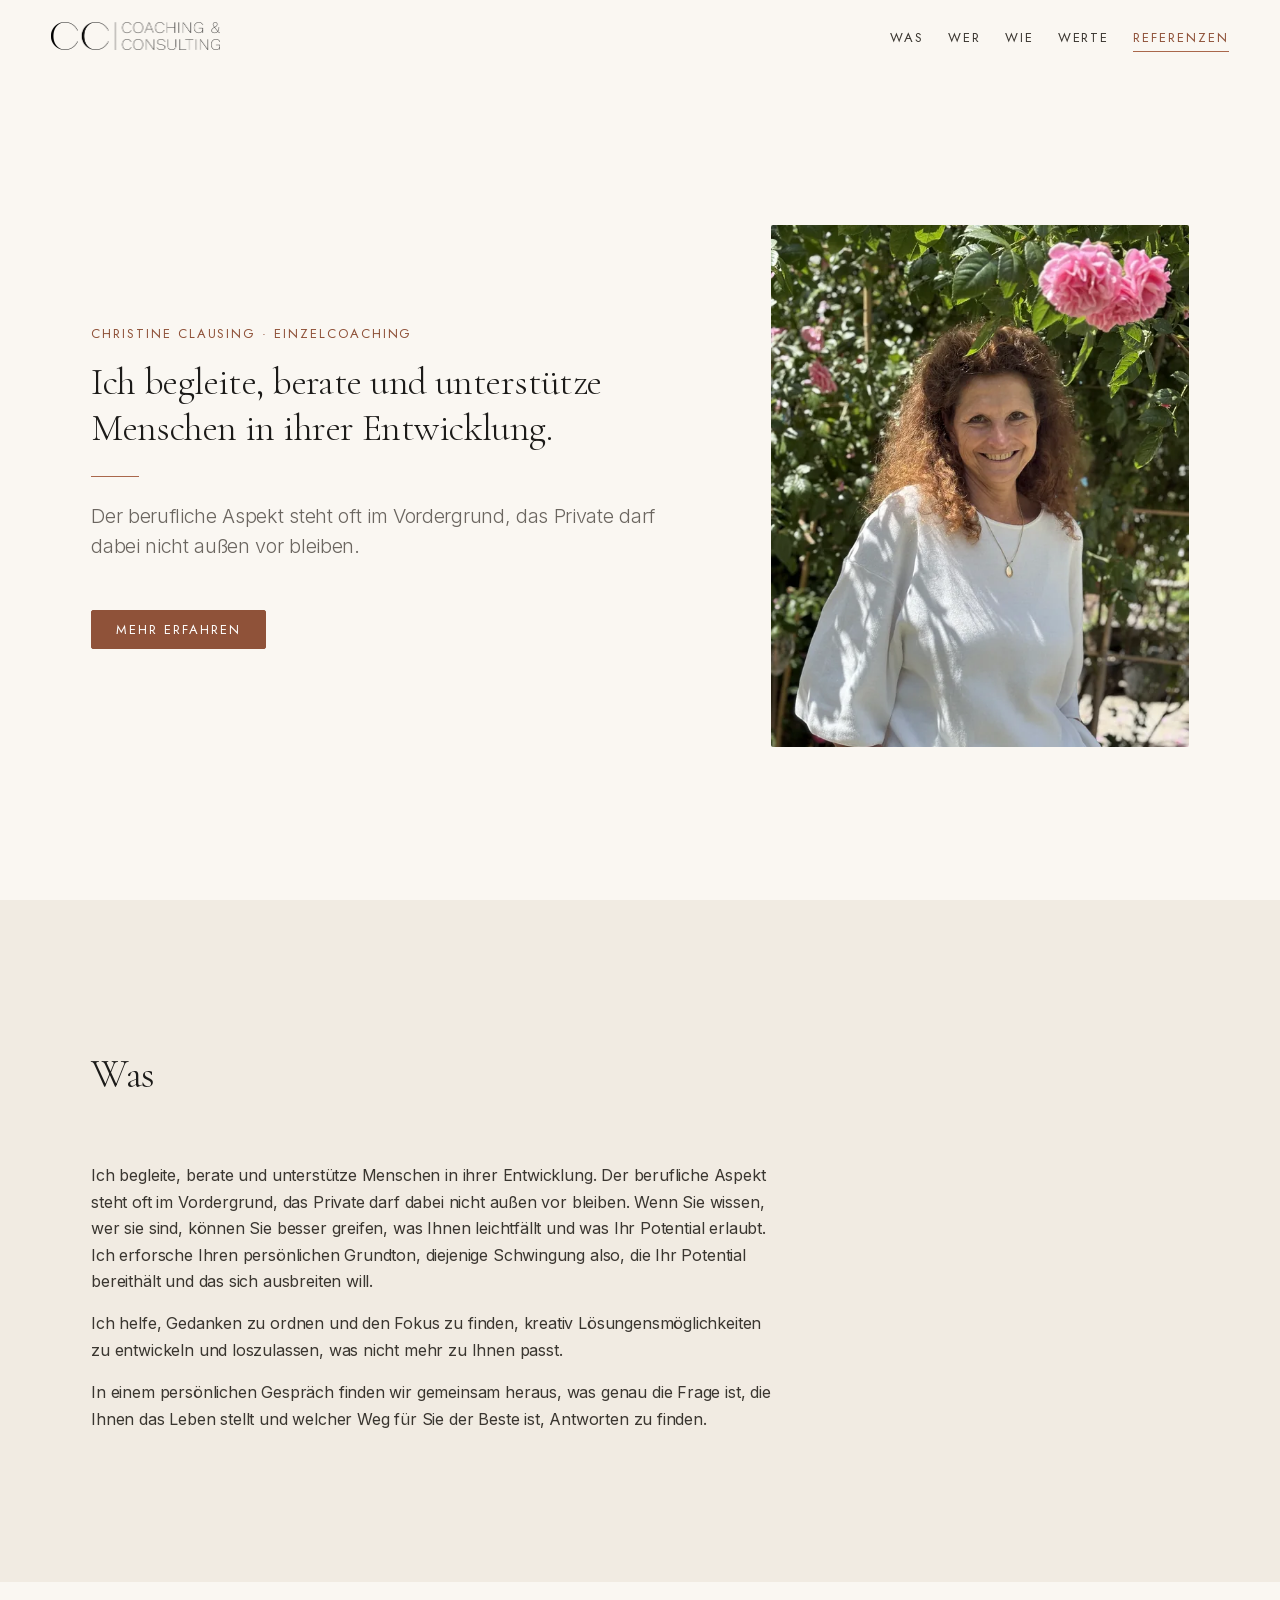
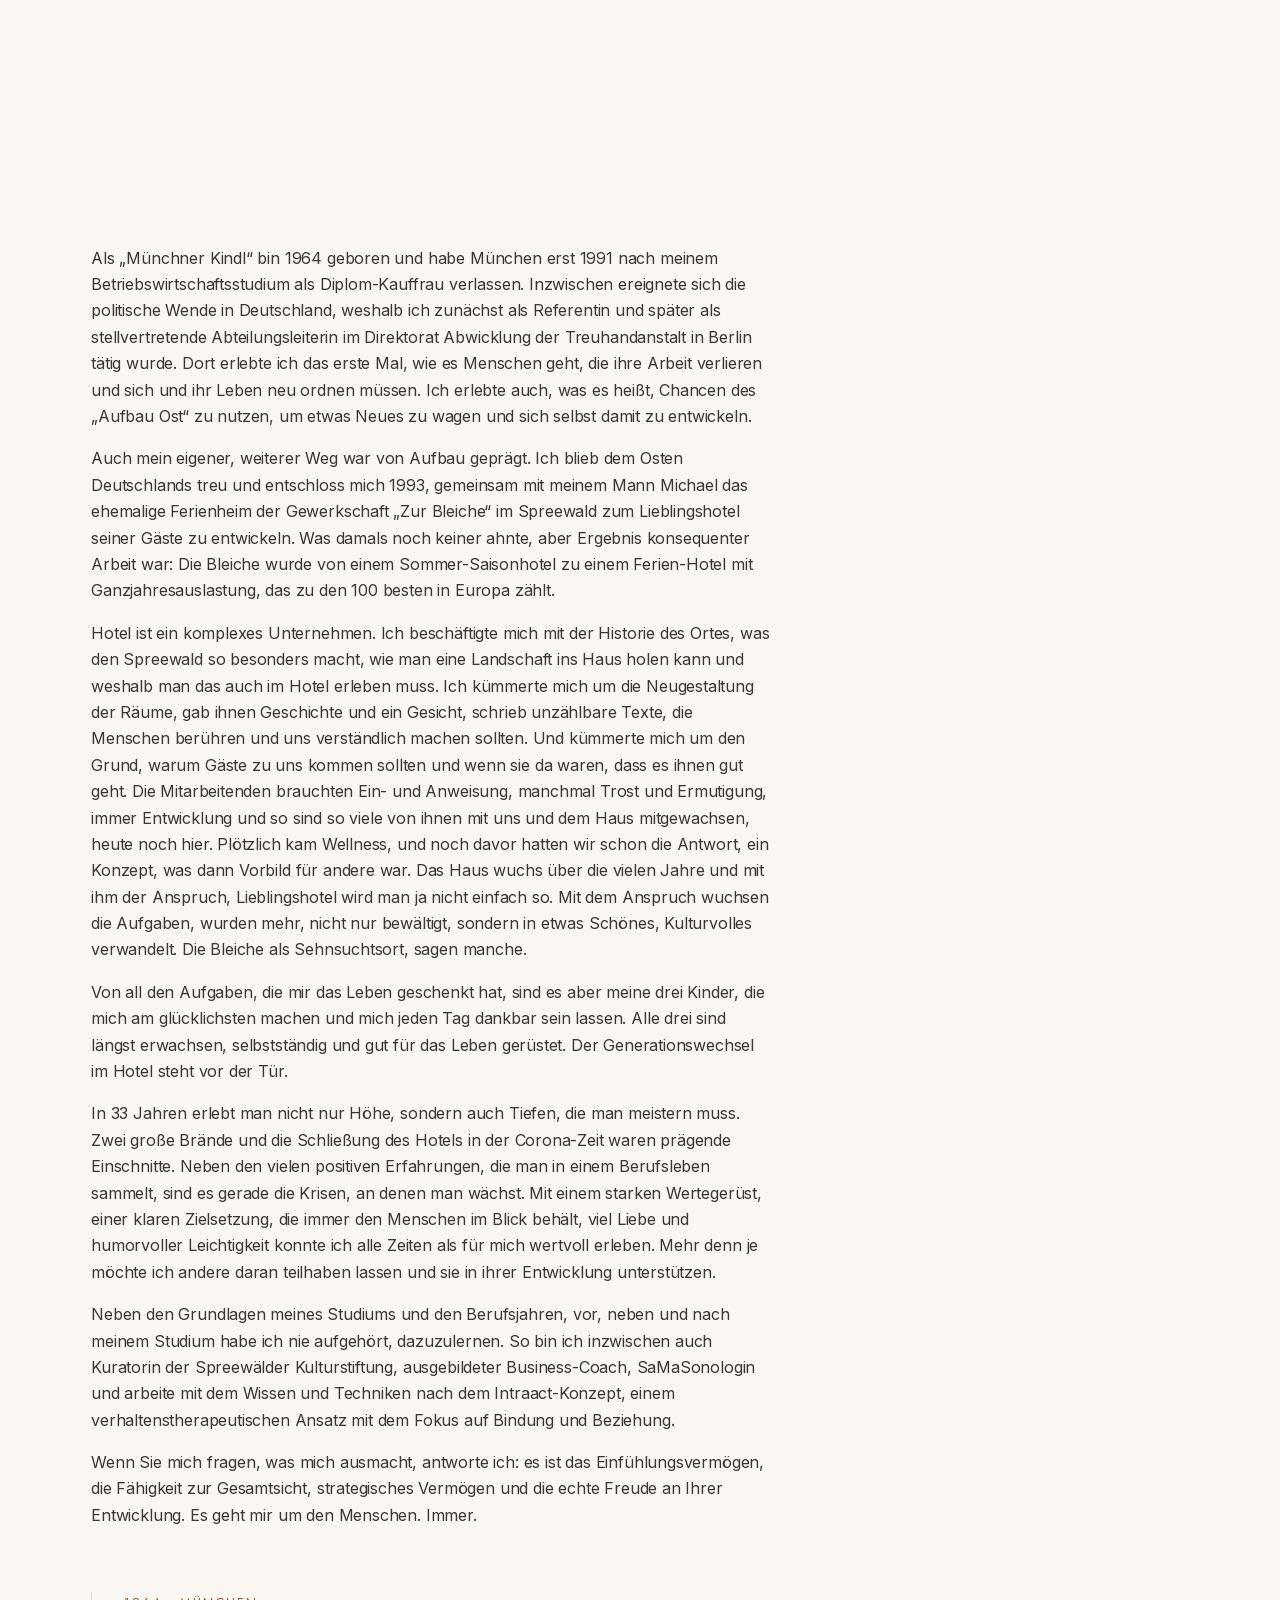
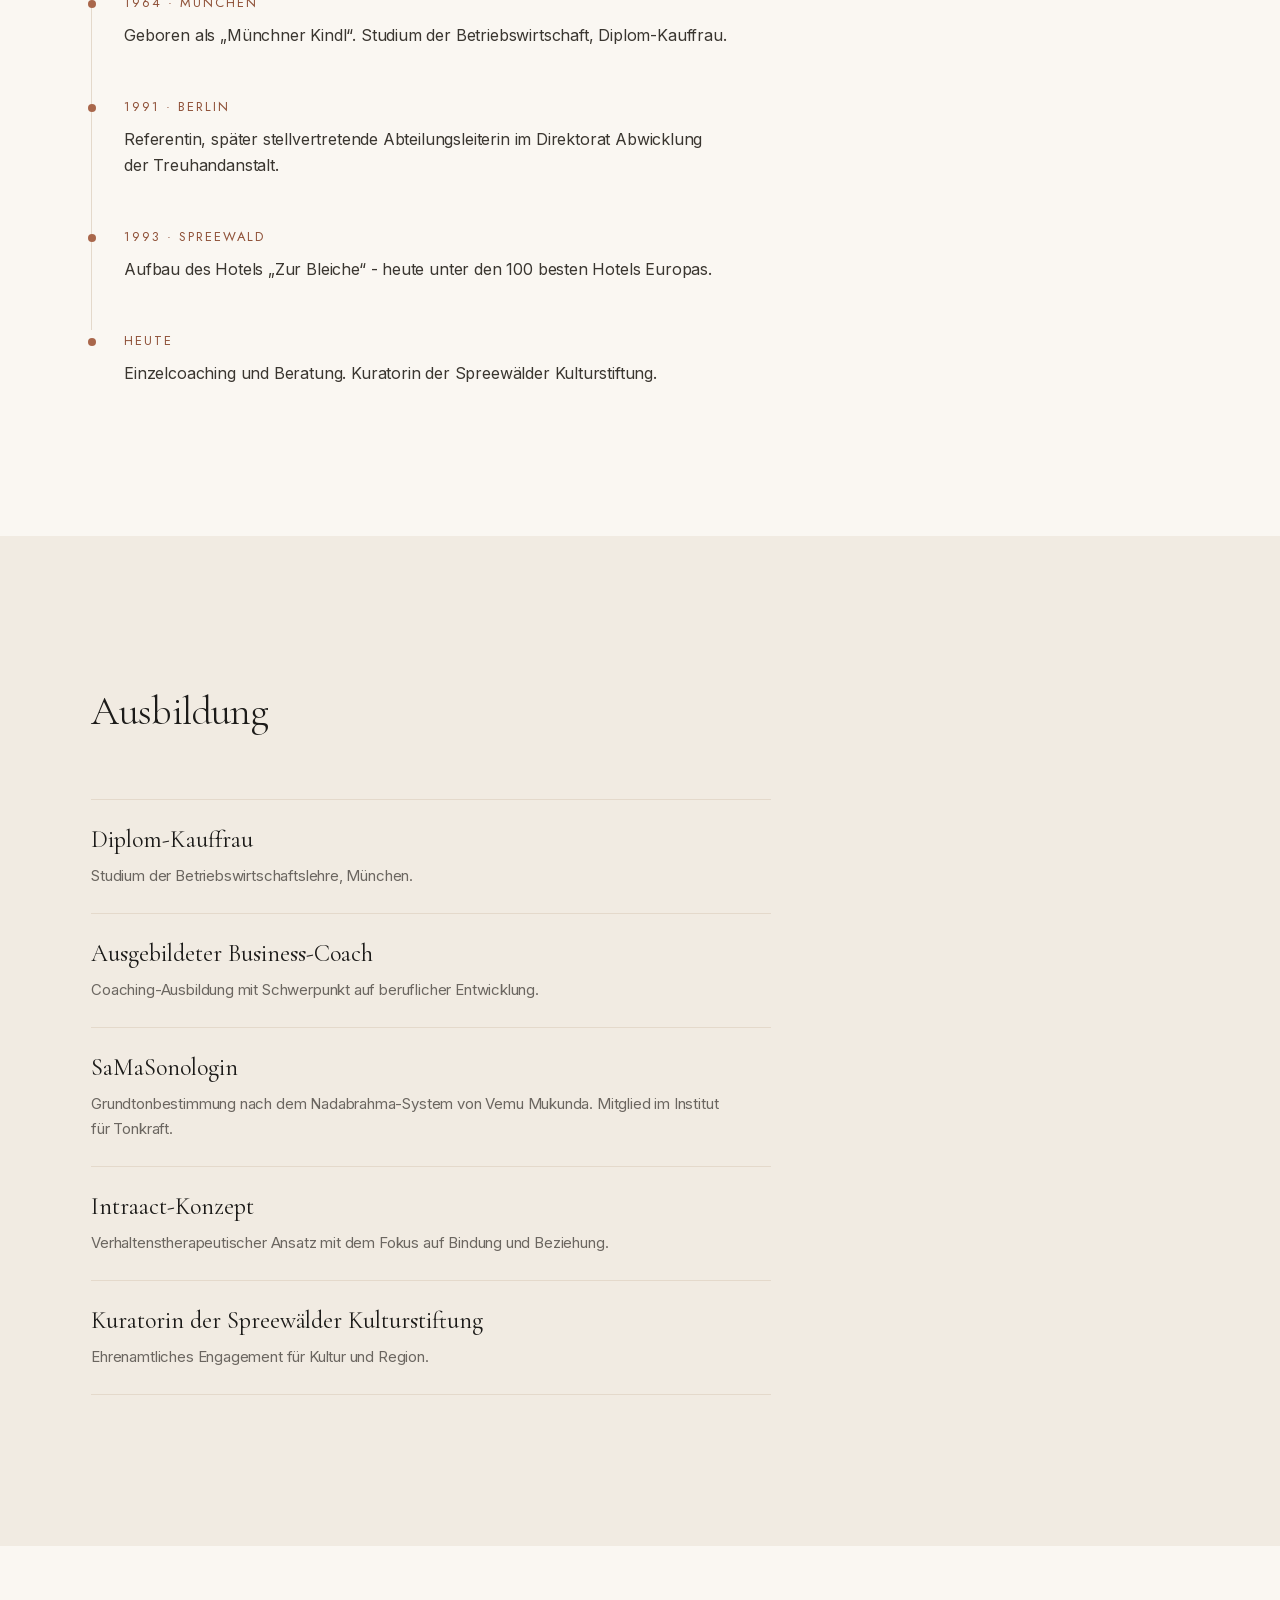
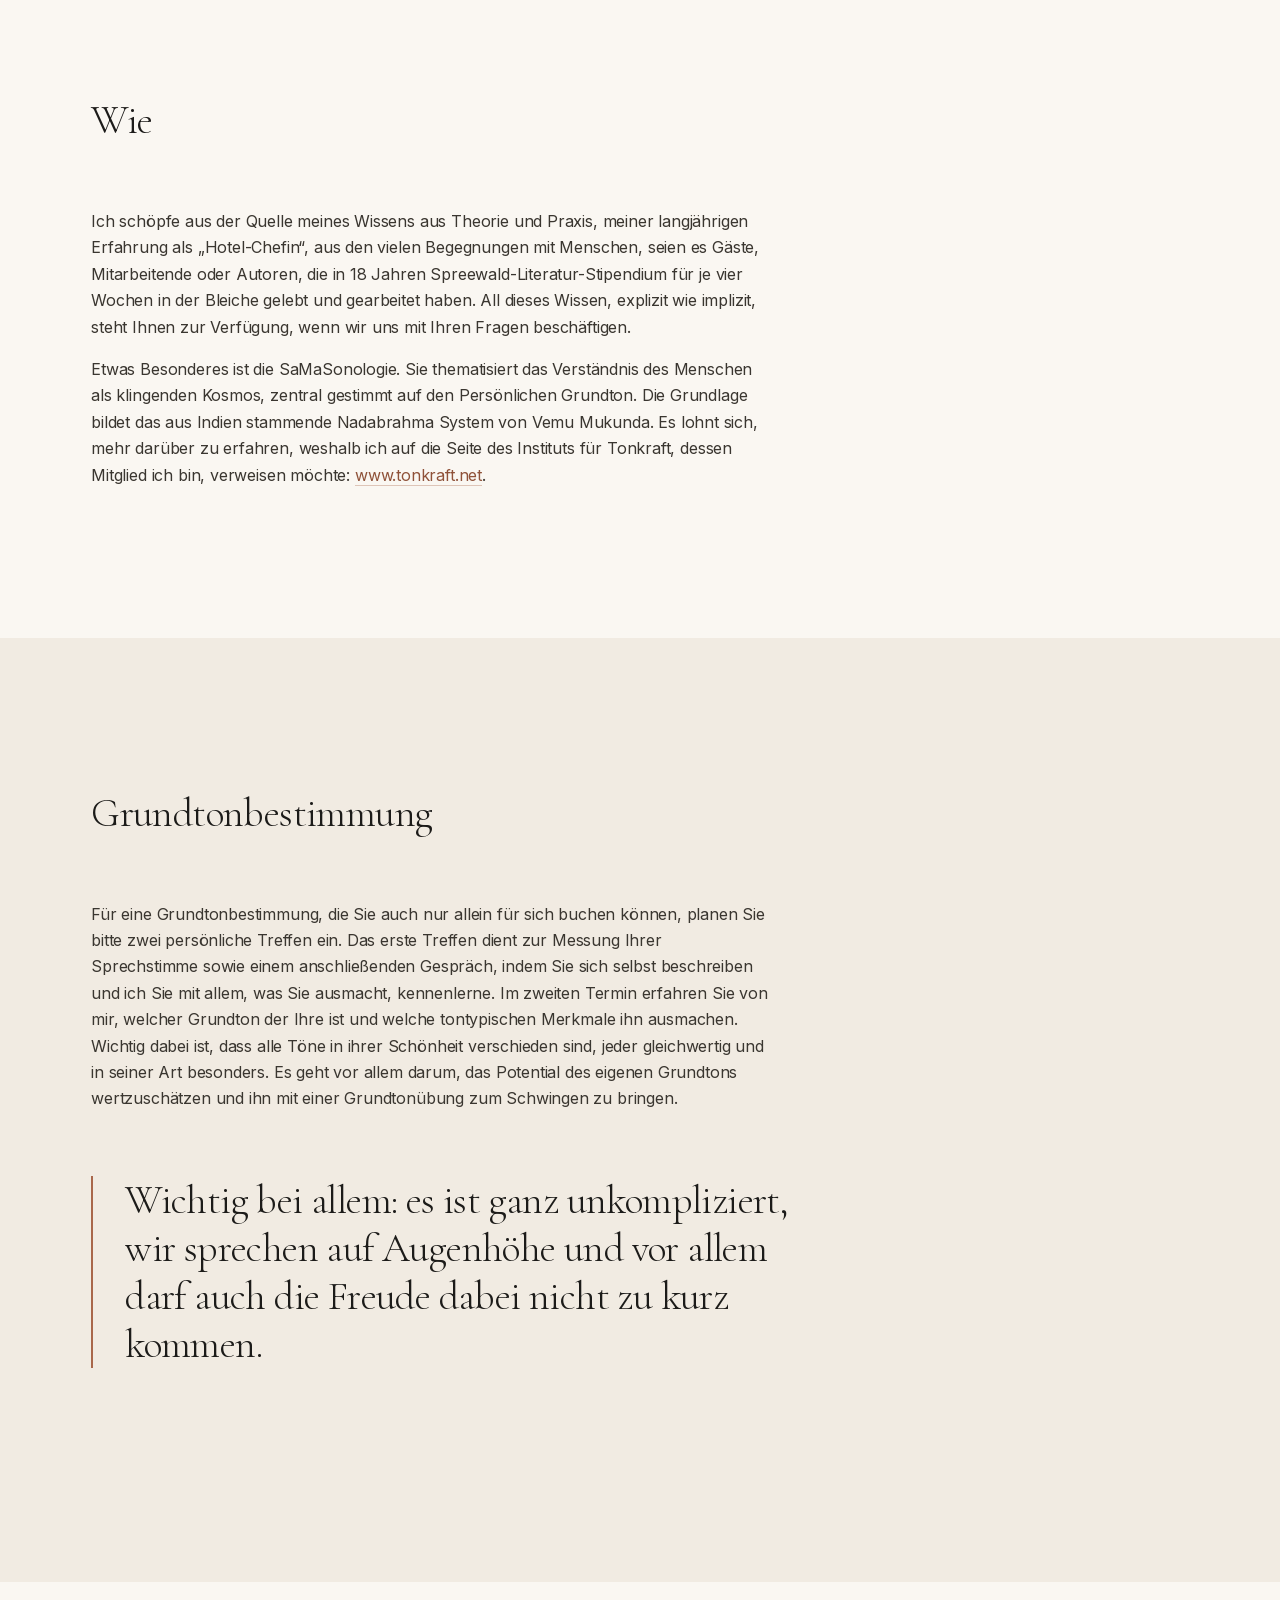
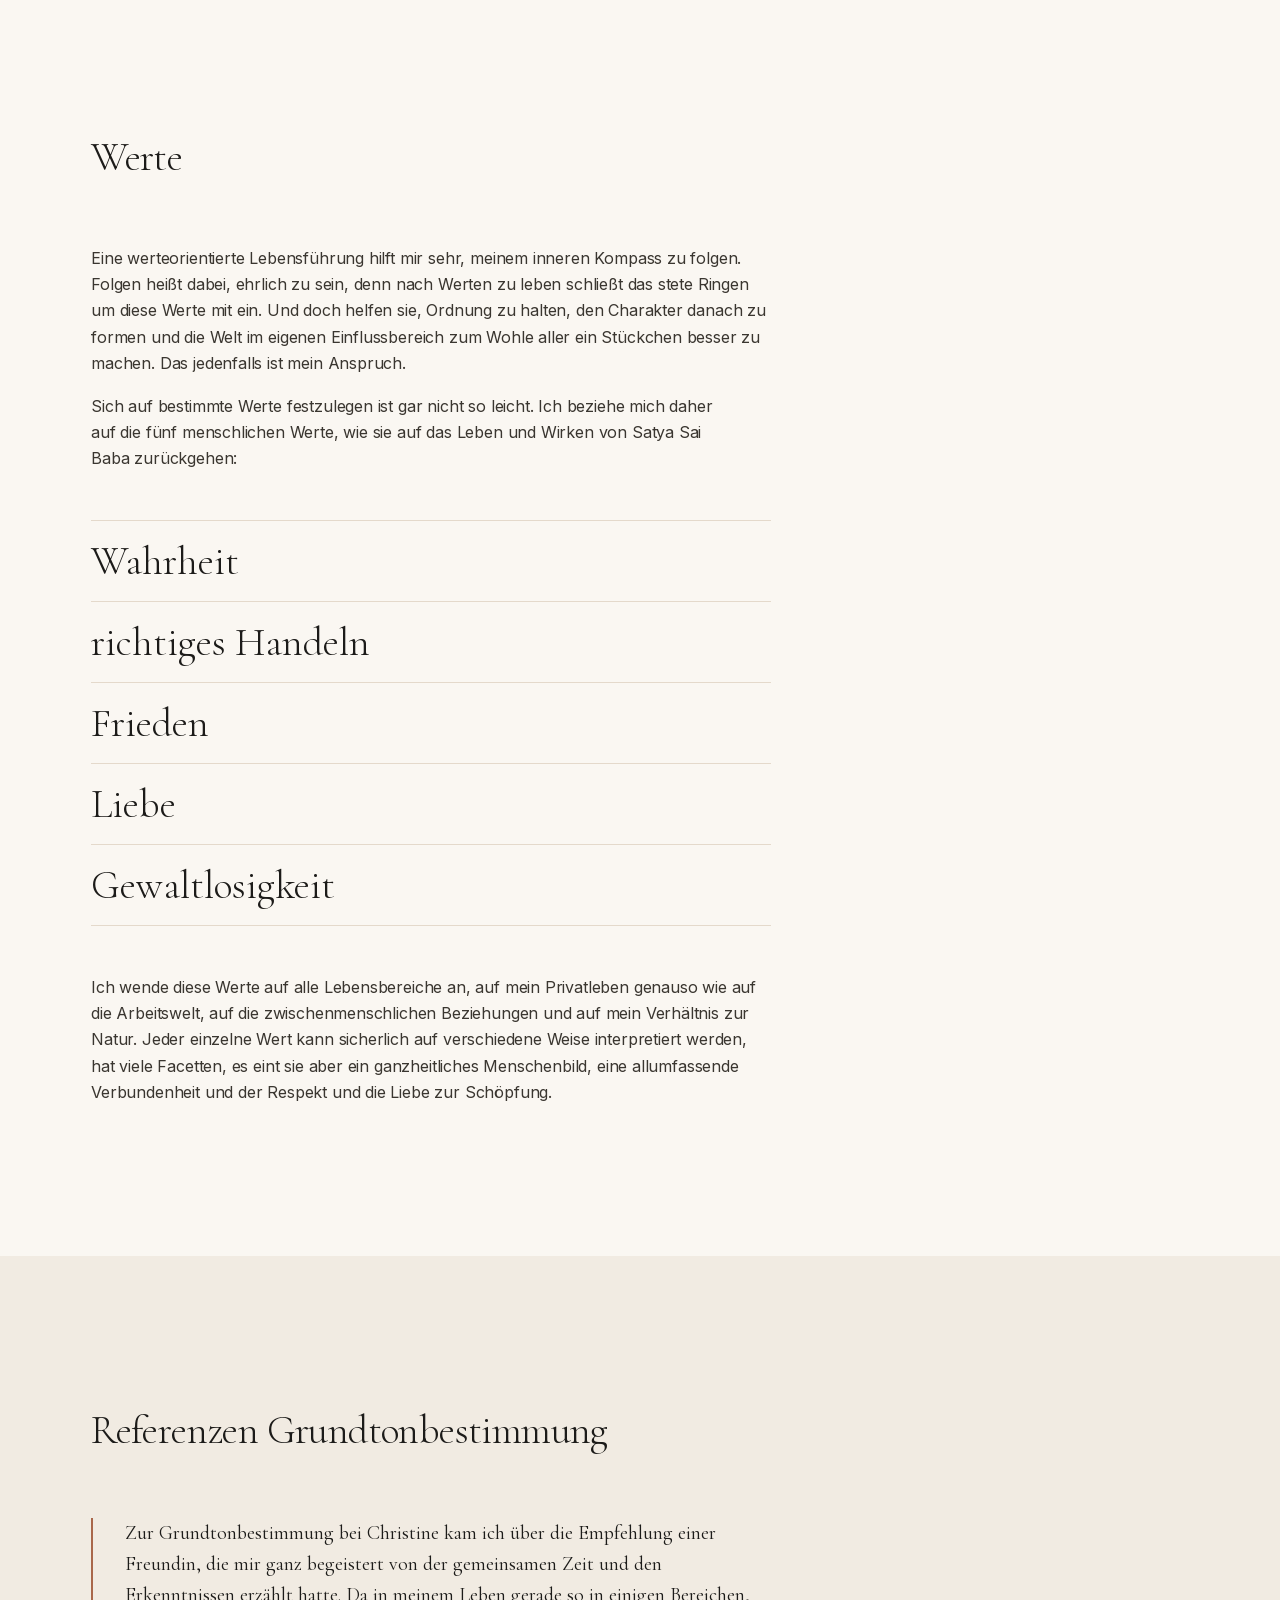
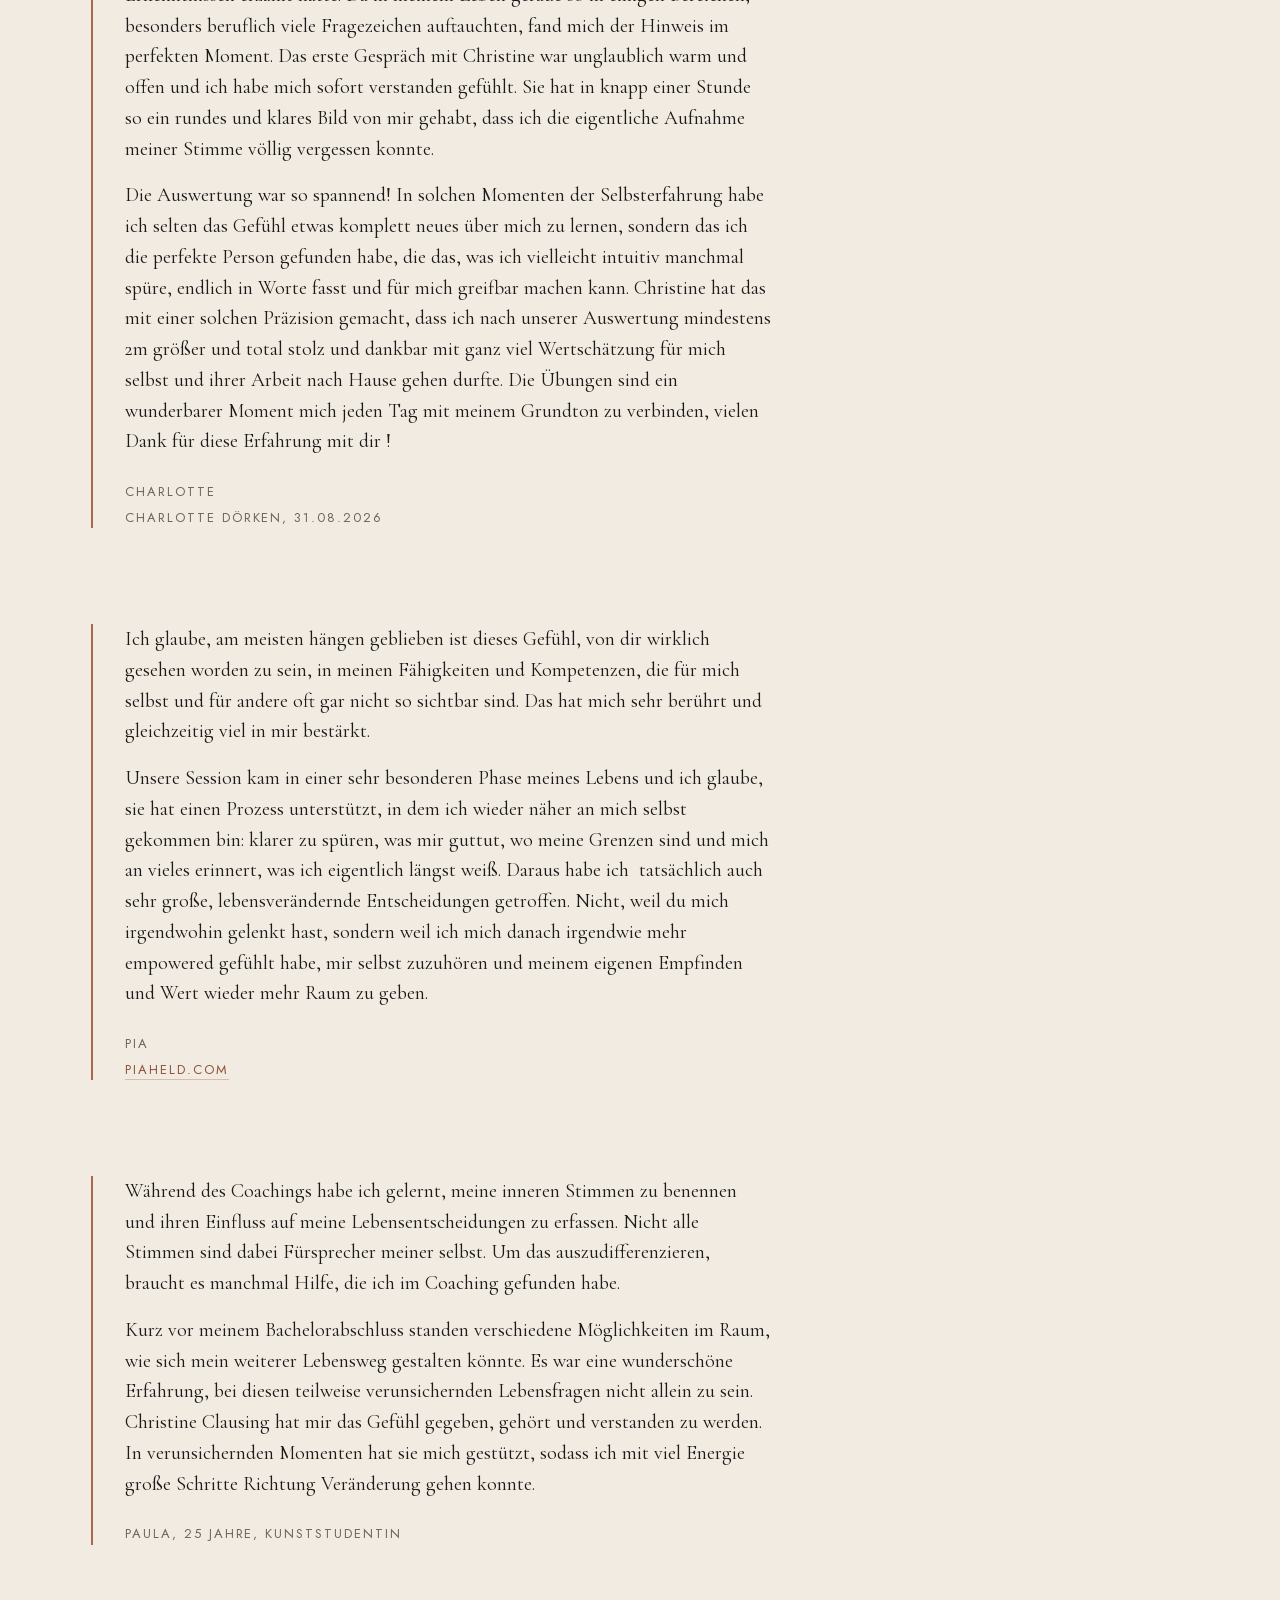
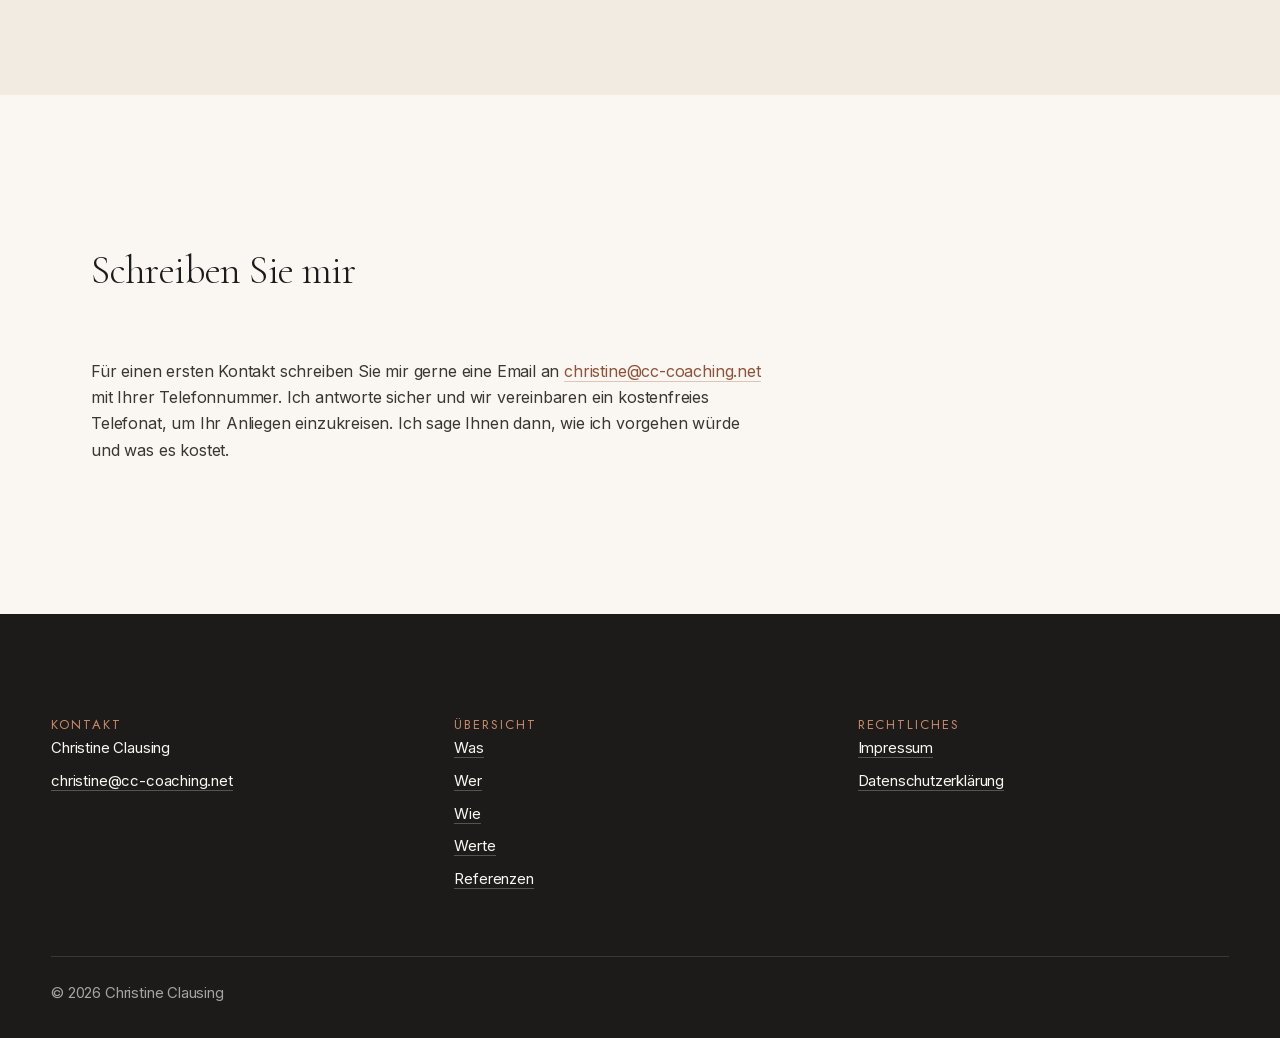
==== commit cfbaa719: "Sharpen logo and favicons, fix phone number spacing - Header logo regenerated from the V03 artwork a" ====
--- a/index.html
+++ b/index.html
@@ -28,7 +28,7 @@
     <a class="logo" href="#top" aria-label="CC Coaching &amp; Consulting">
       <picture>
         <source srcset="assets/img/logo.webp" type="image/webp">
-        <img src="assets/img/logo.png" alt="CC Coaching &amp; Consulting" width="308" height="51">
+        <img src="assets/img/logo.png" alt="CC Coaching &amp; Consulting" width="677" height="112">
       </picture>
     </a>
     <button class="nav__toggle" type="button" data-nav-open aria-expanded="false" aria-controls="hauptnavigation" aria-label="Menü">
--- a/styles/tokens.css
+++ b/styles/tokens.css
@@ -179,7 +179,7 @@
                             screen, so the next band never shows beneath it.
                             svh, not vh: mobile browser bars must not push
                             it taller than what is actually visible. */
-  --logo-h:    1.75rem;   /* capped for the interim raster logo (308x51).
+  --logo-h:    1.75rem;   /* raster logo, 677x112 = 4x this height (V03).
                             Once assets/logo.svg lands this can grow freely. */
 
 
